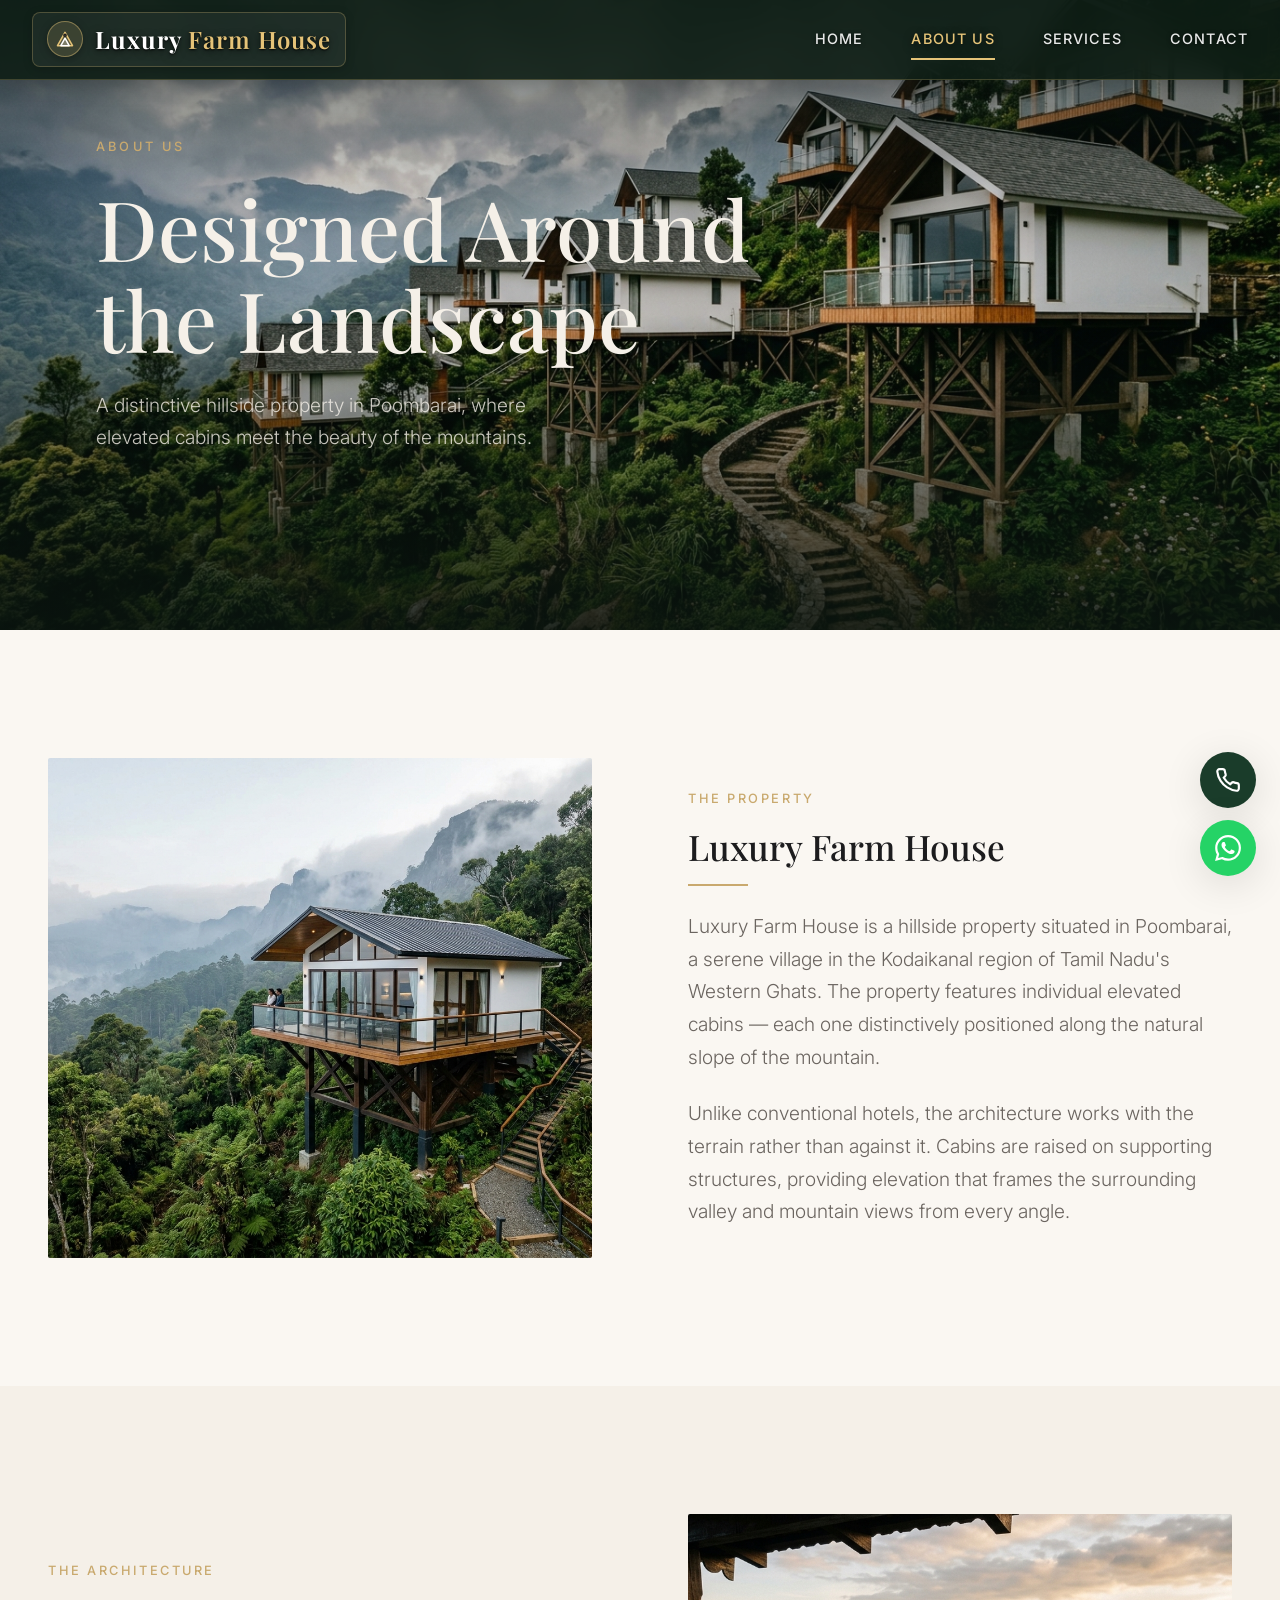
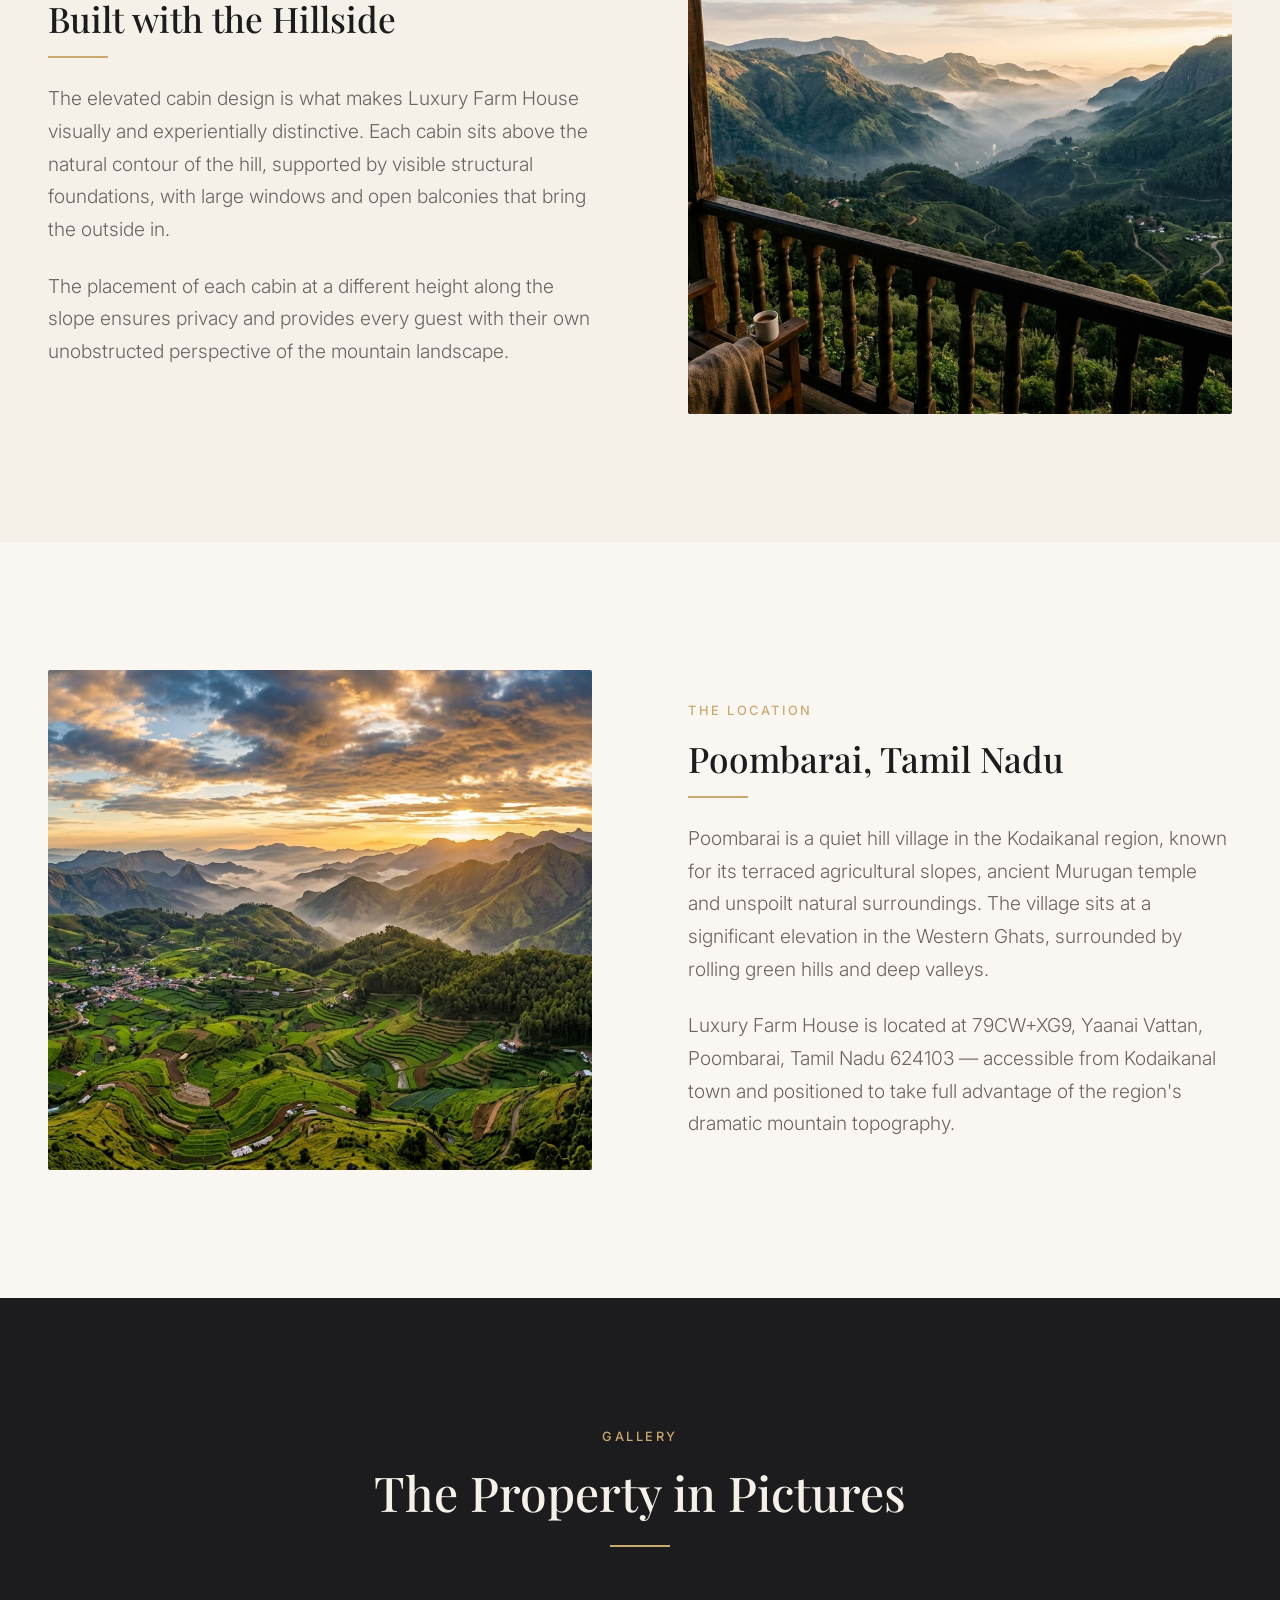
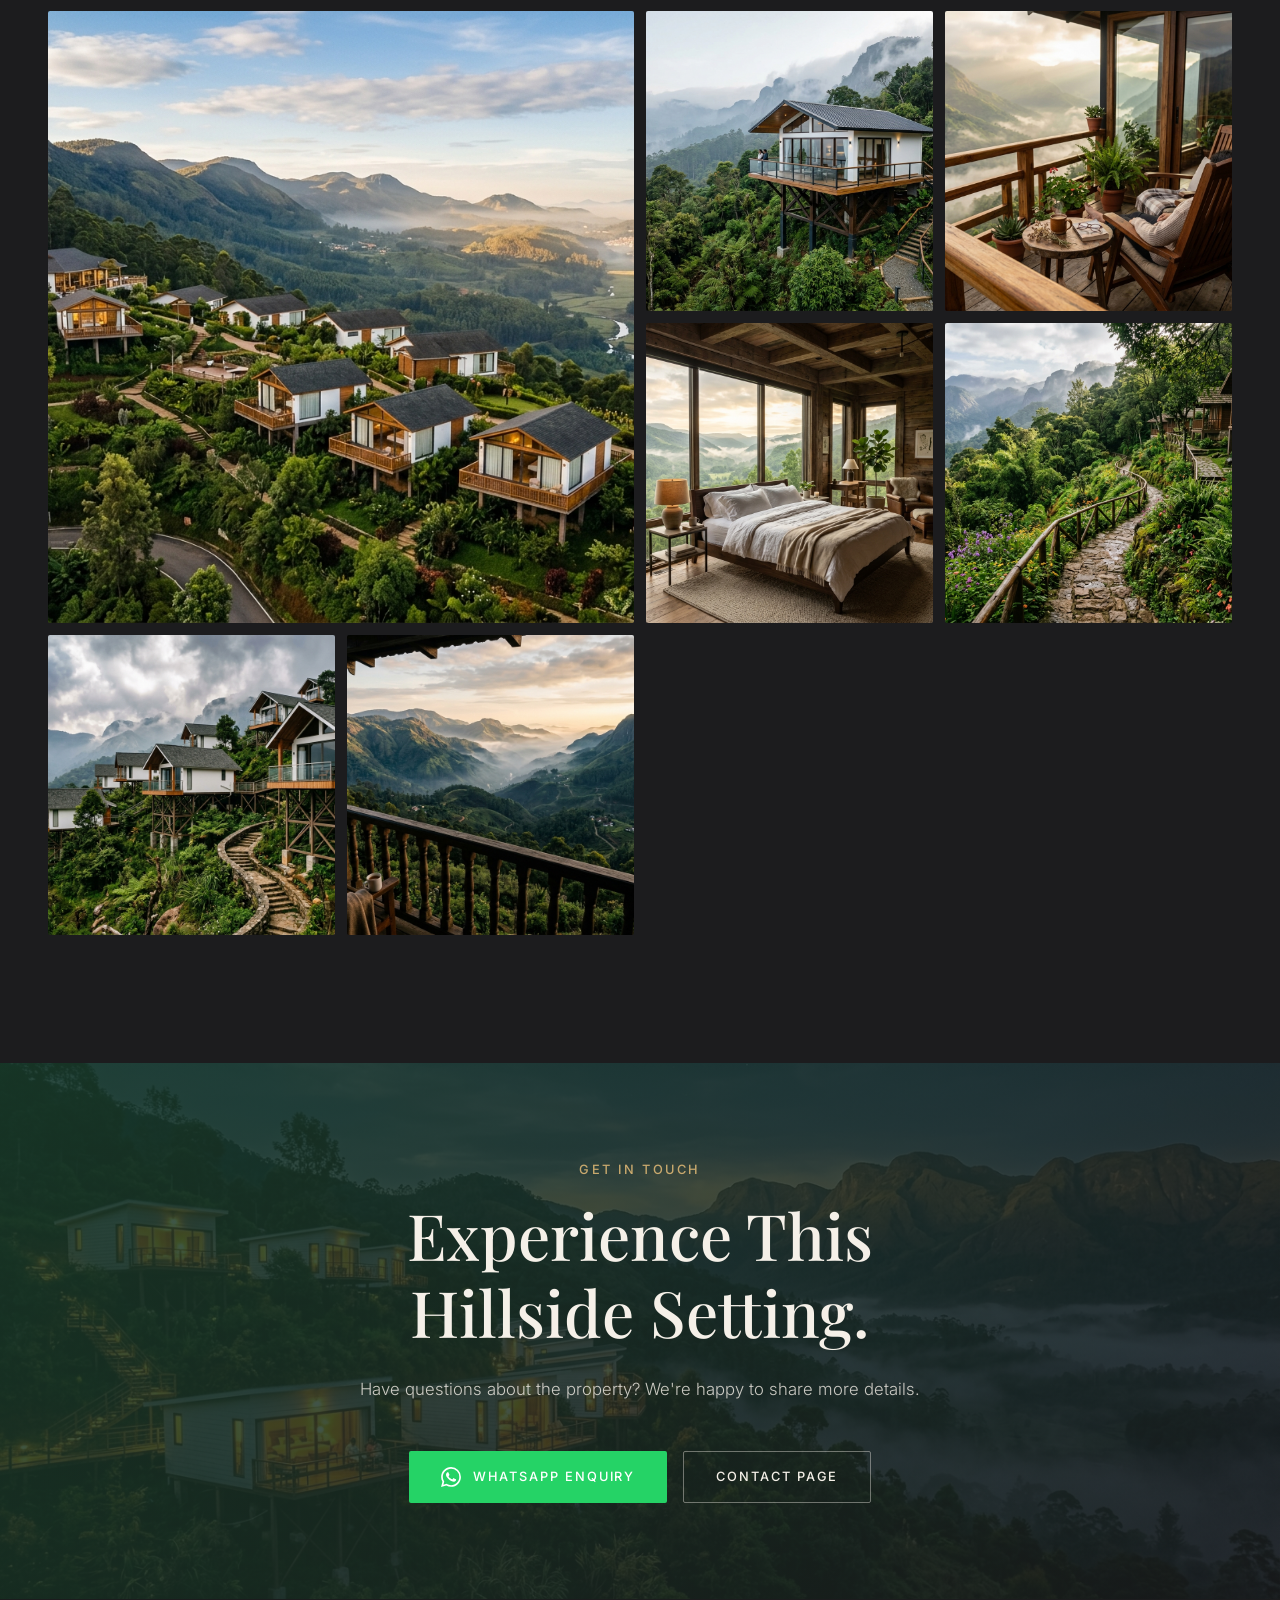
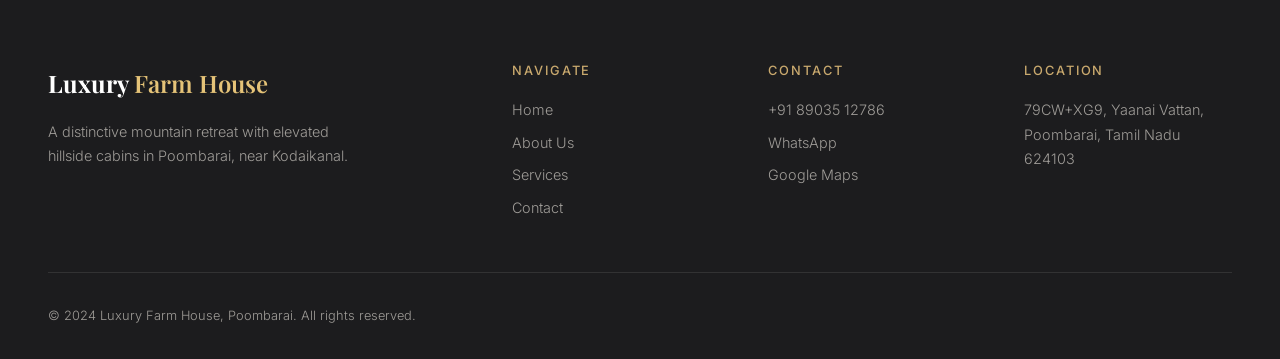
==== about.html @ c452549e "hiii" ====
<!DOCTYPE html>
<html lang="en">
<head>
  <meta charset="UTF-8">
  <meta name="viewport" content="width=device-width, initial-scale=1.0">
  <title>About Us — Luxury Farm House | Elevated Mountain Cabins, Poombarai</title>
  <meta name="description" content="Learn about Luxury Farm House in Poombarai — a distinctive hillside property featuring elevated cabin architecture with panoramic mountain views near Kodaikanal, Tamil Nadu.">
  <meta property="og:title" content="About Luxury Farm House — Hillside Cabin Architecture in Poombarai">
  <meta property="og:description" content="A distinctive hillside property in Poombarai, where elevated cabins meet the beauty of the mountains.">
  <meta property="og:type" content="website">
  <link rel="stylesheet" href="styles.css">
  <link rel="icon" type="image/svg+xml" href="data:image/svg+xml,<svg xmlns='http://www.w3.org/2000/svg' viewBox='0 0 100 100'><text y='.9em' font-size='90'>🏔️</text></svg>">
</head>
<body>

  <!-- ========== HEADER ========== -->
  <header class="header" id="header">
    <a href="index.html" class="header__brand" aria-label="Luxury Farm House — Mountain Cabins in Poombarai">
      <span class="header__emblem" aria-hidden="true">
        <svg viewBox="0 0 24 24" fill="none" stroke="currentColor" stroke-width="1.8">
          <path d="M3 20L12 4L21 20H3Z" stroke="#E5C378" fill="rgba(229, 195, 120, 0.18)" stroke-linejoin="round"/>
          <path d="M12 11L7 20H17L12 11Z" stroke="#FFFFFF" fill="rgba(255, 255, 255, 0.22)" stroke-linejoin="round"/>
          <circle cx="12" cy="7.5" r="1.3" fill="#E5C378"/>
        </svg>
      </span>
      <span class="header__wordmark">Luxury <span>Farm House</span></span>
    </a>
    <nav class="nav__links" id="nav-desktop" aria-label="Main navigation">
      <a href="index.html" class="nav__link">Home</a>
      <a href="about.html" class="nav__link nav__link--active">About Us</a>
      <a href="services.html" class="nav__link">Services</a>
      <a href="contact.html" class="nav__link">Contact</a>
    </nav>
    <button class="hamburger" id="hamburger" aria-label="Toggle menu" aria-expanded="false">
      <span class="hamburger__line"></span>
      <span class="hamburger__line"></span>
      <span class="hamburger__line"></span>
    </button>
  </header>

  <!-- Mobile Nav -->
  <nav class="nav-mobile" id="nav-mobile" aria-label="Mobile navigation">
    <a href="index.html" class="nav-mobile__link">Home</a>
    <a href="about.html" class="nav-mobile__link">About Us</a>
    <a href="services.html" class="nav-mobile__link">Services</a>
    <a href="contact.html" class="nav-mobile__link">Contact</a>
    <div class="nav-mobile__contact">
      <a href="tel:+918903512786" class="btn btn--outline" style="font-size: 0.75rem; padding: 10px 20px;">
        <svg class="btn-icon" viewBox="0 0 24 24" fill="none" stroke="currentColor" stroke-width="2"><path d="M22 16.92v3a2 2 0 0 1-2.18 2 19.79 19.79 0 0 1-8.63-3.07 19.5 19.5 0 0 1-6-6 19.79 19.79 0 0 1-3.07-8.67A2 2 0 0 1 4.11 2h3a2 2 0 0 1 2 1.72 12.84 12.84 0 0 0 .7 2.81 2 2 0 0 1-.45 2.11L8.09 9.91a16 16 0 0 0 6 6l1.27-1.27a2 2 0 0 1 2.11-.45 12.84 12.84 0 0 0 2.81.7A2 2 0 0 1 22 16.92z"/></svg>
        Call
      </a>
      <a href="https://wa.me/918903512786?text=Hello%20Luxury%20Farm%20House%2C%20I%20would%20like%20to%20know%20more%20about%20your%20property%20and%20stay%20availability." class="btn btn--whatsapp" style="font-size: 0.75rem; padding: 10px 20px;" target="_blank" rel="noopener">
        <svg class="btn-icon" viewBox="0 0 24 24" fill="currentColor"><path d="M17.472 14.382c-.297-.149-1.758-.867-2.03-.967-.273-.099-.471-.148-.67.15-.197.297-.767.966-.94 1.164-.173.199-.347.223-.644.075-.297-.15-1.255-.463-2.39-1.475-.883-.788-1.48-1.761-1.653-2.059-.173-.297-.018-.458.13-.606.134-.133.298-.347.446-.52.149-.174.198-.298.298-.497.099-.198.05-.371-.025-.52-.075-.149-.669-1.612-.916-2.207-.242-.579-.487-.5-.669-.51-.173-.008-.371-.01-.57-.01-.198 0-.52.074-.792.372-.272.297-1.04 1.016-1.04 2.479 0 1.462 1.065 2.875 1.213 3.074.149.198 2.096 3.2 5.077 4.487.709.306 1.262.489 1.694.625.712.227 1.36.195 1.871.118.571-.085 1.758-.719 2.006-1.413.248-.694.248-1.289.173-1.413-.074-.124-.272-.198-.57-.347m-5.421 7.403h-.004a9.87 9.87 0 01-5.031-1.378l-.361-.214-3.741.982.998-3.648-.235-.374a9.86 9.86 0 01-1.51-5.26c.001-5.45 4.436-9.884 9.888-9.884 2.64 0 5.122 1.03 6.988 2.898a9.825 9.825 0 012.893 6.994c-.003 5.45-4.437 9.884-9.885 9.884m8.413-18.297A11.815 11.815 0 0012.05 0C5.495 0 .16 5.335.157 11.892c0 2.096.547 4.142 1.588 5.945L.057 24l6.305-1.654a11.882 11.882 0 005.683 1.448h.005c6.554 0 11.89-5.335 11.893-11.893a11.821 11.821 0 00-3.48-8.413z"/></svg>
        WhatsApp
      </a>
    </div>
  </nav>

  <!-- ========== HERO ========== -->
  <section class="hero hero--medium" id="hero-about">
    <img src="about-hero.jpg" alt="Elevated cabins along the hillside at Luxury Farm House, Poombarai" class="hero__image" loading="eager">
    <div class="hero__overlay"></div>
    <div class="hero__content">
      <p class="hero__label">About Us</p>
      <h1 class="hero__title">Designed Around<br>the Landscape</h1>
      <p class="hero__subtitle">A distinctive hillside property in Poombarai, where elevated cabins meet the beauty of the mountains.</p>
    </div>
  </section>

  <!-- ========== ABOUT STORY — Section 1 ========== -->
  <section class="section" id="about-story">
    <div class="container">
      <div class="about-story reveal">
        <div class="about-story__image">
          <img src="cabin-detail.jpg" alt="Single elevated cabin with stilts and balcony amidst green hillside" loading="lazy">
        </div>
        <div class="about-story__content">
          <p class="label" style="margin-bottom: var(--space-md);">The Property</p>
          <h2 class="heading-4">Luxury Farm House</h2>
          <div class="divider" style="margin-bottom: var(--space-lg);"></div>
          <p class="subtitle" style="margin-bottom: var(--space-lg);">
            Luxury Farm House is a hillside property situated in Poombarai, a serene village in the Kodaikanal region of Tamil Nadu's Western Ghats. The property features individual elevated cabins — each one distinctively positioned along the natural slope of the mountain.
          </p>
          <p class="subtitle">
            Unlike conventional hotels, the architecture works with the terrain rather than against it. Cabins are raised on supporting structures, providing elevation that frames the surrounding valley and mountain views from every angle.
          </p>
        </div>
      </div>
    </div>
  </section>

  <!-- ========== ABOUT — Architecture & Setting ========== -->
  <section class="section section--ivory" id="about-architecture">
    <div class="container">
      <div class="about-story reveal" style="direction: rtl;">
        <div class="about-story__image" style="direction: ltr;">
          <img src="valley-view.jpg" alt="View from cabin balcony overlooking misty Poombarai valley" loading="lazy">
        </div>
        <div class="about-story__content" style="direction: ltr;">
          <p class="label" style="margin-bottom: var(--space-md);">The Architecture</p>
          <h2 class="heading-4">Built with the Hillside</h2>
          <div class="divider" style="margin-bottom: var(--space-lg);"></div>
          <p class="subtitle" style="margin-bottom: var(--space-lg);">
            The elevated cabin design is what makes Luxury Farm House visually and experientially distinctive. Each cabin sits above the natural contour of the hill, supported by visible structural foundations, with large windows and open balconies that bring the outside in.
          </p>
          <p class="subtitle">
            The placement of each cabin at a different height along the slope ensures privacy and provides every guest with their own unobstructed perspective of the mountain landscape.
          </p>
        </div>
      </div>
    </div>
  </section>

  <!-- ========== ABOUT — Location ========== -->
  <section class="section" id="about-location">
    <div class="container">
      <div class="about-story reveal">
        <div class="about-story__image">
          <img src="mountain-landscape.jpg" alt="Panoramic view of Poombarai valley and Western Ghats mountains" loading="lazy">
        </div>
        <div class="about-story__content">
          <p class="label" style="margin-bottom: var(--space-md);">The Location</p>
          <h2 class="heading-4">Poombarai, Tamil Nadu</h2>
          <div class="divider" style="margin-bottom: var(--space-lg);"></div>
          <p class="subtitle" style="margin-bottom: var(--space-lg);">
            Poombarai is a quiet hill village in the Kodaikanal region, known for its terraced agricultural slopes, ancient Murugan temple and unspoilt natural surroundings. The village sits at a significant elevation in the Western Ghats, surrounded by rolling green hills and deep valleys.
          </p>
          <p class="subtitle">
            Luxury Farm House is located at 79CW+XG9, Yaanai Vattan, Poombarai, Tamil Nadu 624103 — accessible from Kodaikanal town and positioned to take full advantage of the region's dramatic mountain topography.
          </p>
        </div>
      </div>
    </div>
  </section>

  <!-- ========== PHOTO GALLERY ========== -->
  <section class="section section--dark" id="about-gallery">
    <div class="container">
      <div class="text-center reveal" style="margin-bottom: var(--space-3xl);">
        <p class="label" style="margin-bottom: var(--space-md);">Gallery</p>
        <h2 class="heading-3">The Property in Pictures</h2>
        <div class="divider divider--center" style="margin-top: var(--space-lg);"></div>
      </div>
      <div class="gallery reveal">
        <div class="gallery__item">
          <img src="hero-cabins.jpg" alt="Aerial view of all elevated cabins at Luxury Farm House" loading="lazy">
        </div>
        <div class="gallery__item">
          <img src="cabin-detail.jpg" alt="Individual elevated cabin architecture detail" loading="lazy">
        </div>
        <div class="gallery__item">
          <img src="cabin-balcony.jpg" alt="Cabin balcony with mountain valley views" loading="lazy">
        </div>
        <div class="gallery__item">
          <img src="cabin-interior.jpg" alt="Interior of a mountain cabin with panoramic windows" loading="lazy">
        </div>
        <div class="gallery__item">
          <img src="nature-trail.jpg" alt="Scenic pathway through property gardens" loading="lazy">
        </div>
        <div class="gallery__item">
          <img src="about-hero.jpg" alt="Cabins on stilts along the mountain slope" loading="lazy">
        </div>
        <div class="gallery__item">
          <img src="valley-view.jpg" alt="Misty valley panorama from cabin balcony" loading="lazy">
        </div>
      </div>
    </div>
  </section>

  <!-- ========== CTA ========== -->
  <section class="cta" id="cta-about">
    <img src="contact-hero.jpg" alt="Luxury Farm House cabins at twilight" class="cta__image" loading="lazy">
    <div class="cta__overlay"></div>
    <div class="cta__content reveal">
      <p class="label" style="margin-bottom: var(--space-md); color: var(--champagne);">Get in Touch</p>
      <h2 class="cta__title">Experience This Hillside Setting.</h2>
      <p class="cta__text">Have questions about the property? We're happy to share more details.</p>
      <div class="cta__actions">
        <a href="https://wa.me/918903512786?text=Hello%20Luxury%20Farm%20House%2C%20I%20would%20like%20to%20know%20more%20about%20your%20property%20and%20stay%20availability." class="btn btn--whatsapp" id="btn-about-whatsapp" target="_blank" rel="noopener">
          <svg class="btn-icon" viewBox="0 0 24 24" fill="currentColor"><path d="M17.472 14.382c-.297-.149-1.758-.867-2.03-.967-.273-.099-.471-.148-.67.15-.197.297-.767.966-.94 1.164-.173.199-.347.223-.644.075-.297-.15-1.255-.463-2.39-1.475-.883-.788-1.48-1.761-1.653-2.059-.173-.297-.018-.458.13-.606.134-.133.298-.347.446-.52.149-.174.198-.298.298-.497.099-.198.05-.371-.025-.52-.075-.149-.669-1.612-.916-2.207-.242-.579-.487-.5-.669-.51-.173-.008-.371-.01-.57-.01-.198 0-.52.074-.792.372-.272.297-1.04 1.016-1.04 2.479 0 1.462 1.065 2.875 1.213 3.074.149.198 2.096 3.2 5.077 4.487.709.306 1.262.489 1.694.625.712.227 1.36.195 1.871.118.571-.085 1.758-.719 2.006-1.413.248-.694.248-1.289.173-1.413-.074-.124-.272-.198-.57-.347m-5.421 7.403h-.004a9.87 9.87 0 01-5.031-1.378l-.361-.214-3.741.982.998-3.648-.235-.374a9.86 9.86 0 01-1.51-5.26c.001-5.45 4.436-9.884 9.888-9.884 2.64 0 5.122 1.03 6.988 2.898a9.825 9.825 0 012.893 6.994c-.003 5.45-4.437 9.884-9.885 9.884m8.413-18.297A11.815 11.815 0 0012.05 0C5.495 0 .16 5.335.157 11.892c0 2.096.547 4.142 1.588 5.945L.057 24l6.305-1.654a11.882 11.882 0 005.683 1.448h.005c6.554 0 11.89-5.335 11.893-11.893a11.821 11.821 0 00-3.48-8.413z"/></svg>
          WhatsApp Enquiry
        </a>
        <a href="contact.html" class="btn btn--outline" id="btn-about-contact">
          Contact Page
        </a>
      </div>
    </div>
  </section>

  <!-- ========== FOOTER ========== -->
  <footer class="footer" id="footer">
    <div class="container">
      <div class="footer__top">
        <div>
          <div class="footer__brand">Luxury <span>Farm House</span></div>
          <p class="footer__tagline">A distinctive mountain retreat with elevated hillside cabins in Poombarai, near Kodaikanal.</p>
        </div>
        <div>
          <h4 class="footer__heading">Navigate</h4>
          <a href="index.html" class="footer__link">Home</a>
          <a href="about.html" class="footer__link">About Us</a>
          <a href="services.html" class="footer__link">Services</a>
          <a href="contact.html" class="footer__link">Contact</a>
        </div>
        <div>
          <h4 class="footer__heading">Contact</h4>
          <a href="tel:+918903512786" class="footer__link">+91 89035 12786</a>
          <a href="https://wa.me/918903512786" class="footer__link" target="_blank" rel="noopener">WhatsApp</a>
          <a href="https://www.google.com/maps/place/Luxury+Farm+House/@10.1993,77.4814,17z/" class="footer__link" target="_blank" rel="noopener">Google Maps</a>
        </div>
        <div>
          <h4 class="footer__heading">Location</h4>
          <p class="footer__link" style="cursor: default;">79CW+XG9, Yaanai Vattan,<br>Poombarai, Tamil Nadu 624103</p>
        </div>
      </div>
      <div class="footer__bottom">
        <p class="footer__copyright">&copy; 2024 Luxury Farm House, Poombarai. All rights reserved.</p>
      </div>
    </div>
  </footer>

  <!-- ========== FLOATING BUTTONS ========== -->
  <div class="floating-buttons" id="floating-buttons">
    <a href="tel:+918903512786" class="floating-btn floating-btn--call" aria-label="Call Luxury Farm House" id="floating-call">
      <svg viewBox="0 0 24 24" fill="none" stroke="currentColor" stroke-width="2"><path d="M22 16.92v3a2 2 0 0 1-2.18 2 19.79 19.79 0 0 1-8.63-3.07 19.5 19.5 0 0 1-6-6 19.79 19.79 0 0 1-3.07-8.67A2 2 0 0 1 4.11 2h3a2 2 0 0 1 2 1.72 12.84 12.84 0 0 0 .7 2.81 2 2 0 0 1-.45 2.11L8.09 9.91a16 16 0 0 0 6 6l1.27-1.27a2 2 0 0 1 2.11-.45 12.84 12.84 0 0 0 2.81.7A2 2 0 0 1 22 16.92z"/></svg>
    </a>
    <a href="https://wa.me/918903512786?text=Hello%20Luxury%20Farm%20House%2C%20I%20would%20like%20to%20know%20more%20about%20your%20property%20and%20stay%20availability." class="floating-btn floating-btn--whatsapp" aria-label="WhatsApp Luxury Farm House" id="floating-whatsapp" target="_blank" rel="noopener">
      <svg viewBox="0 0 24 24" fill="currentColor"><path d="M17.472 14.382c-.297-.149-1.758-.867-2.03-.967-.273-.099-.471-.148-.67.15-.197.297-.767.966-.94 1.164-.173.199-.347.223-.644.075-.297-.15-1.255-.463-2.39-1.475-.883-.788-1.48-1.761-1.653-2.059-.173-.297-.018-.458.13-.606.134-.133.298-.347.446-.52.149-.174.198-.298.298-.497.099-.198.05-.371-.025-.52-.075-.149-.669-1.612-.916-2.207-.242-.579-.487-.5-.669-.51-.173-.008-.371-.01-.57-.01-.198 0-.52.074-.792.372-.272.297-1.04 1.016-1.04 2.479 0 1.462 1.065 2.875 1.213 3.074.149.198 2.096 3.2 5.077 4.487.709.306 1.262.489 1.694.625.712.227 1.36.195 1.871.118.571-.085 1.758-.719 2.006-1.413.248-.694.248-1.289.173-1.413-.074-.124-.272-.198-.57-.347m-5.421 7.403h-.004a9.87 9.87 0 01-5.031-1.378l-.361-.214-3.741.982.998-3.648-.235-.374a9.86 9.86 0 01-1.51-5.26c.001-5.45 4.436-9.884 9.888-9.884 2.64 0 5.122 1.03 6.988 2.898a9.825 9.825 0 012.893 6.994c-.003 5.45-4.437 9.884-9.885 9.884m8.413-18.297A11.815 11.815 0 0012.05 0C5.495 0 .16 5.335.157 11.892c0 2.096.547 4.142 1.588 5.945L.057 24l6.305-1.654a11.882 11.882 0 005.683 1.448h.005c6.554 0 11.89-5.335 11.893-11.893a11.821 11.821 0 00-3.48-8.413z"/></svg>
    </a>
  </div>

  <script src="main.js"></script>
</body>
</html>
---- styles.css ----
/* ============================================================
   LUXURY FARM HOUSE — Design System
   Color Palette: Forest Green · Charcoal · Warm Ivory · Champagne Gold
   Typography: Playfair Display (serif) + Inter (sans-serif)
   ============================================================ */

@import url('https://fonts.googleapis.com/css2?family=Playfair+Display:ital,wght@0,400;0,500;0,600;0,700;1,400;1,500&family=Inter:wght@300;400;500;600&display=swap');

/* --- CSS Custom Properties --- */
:root {
  /* Primary Palette */
  --forest-green: #1a3c2a;
  --forest-green-light: #2d5a3f;
  --forest-green-muted: #3a6b4f;
  --charcoal: #1c1c1e;
  --charcoal-light: #2c2c2e;
  --charcoal-soft: #3a3a3c;
  --ivory: #f5f0e8;
  --ivory-warm: #ede5d8;
  --ivory-light: #faf7f2;
  --champagne: #c9a96e;
  --champagne-light: #d4b97e;
  --champagne-muted: #b8985e;

  /* Neutrals */
  --white: #ffffff;
  --off-white: #f8f6f3;
  --gray-100: #e8e4df;
  --gray-200: #d1cbc3;
  --gray-300: #b0a89e;
  --gray-400: #8a8279;
  --gray-500: #6b6560;
  --gray-600: #4a4642;
  --gray-700: #2d2a27;
  --black: #0a0a0a;

  /* Typography */
  --font-serif: 'Playfair Display', 'Georgia', serif;
  --font-sans: 'Inter', -apple-system, BlinkMacSystemFont, 'Segoe UI', sans-serif;

  /* Font Sizes — fluid scale */
  --text-xs: clamp(0.7rem, 0.65rem + 0.25vw, 0.8rem);
  --text-sm: clamp(0.8rem, 0.75rem + 0.25vw, 0.9rem);
  --text-base: clamp(0.9rem, 0.85rem + 0.3vw, 1.05rem);
  --text-lg: clamp(1rem, 0.9rem + 0.5vw, 1.2rem);
  --text-xl: clamp(1.15rem, 1rem + 0.7vw, 1.5rem);
  --text-2xl: clamp(1.5rem, 1.2rem + 1.5vw, 2.2rem);
  --text-3xl: clamp(1.8rem, 1.4rem + 2vw, 3rem);
  --text-4xl: clamp(2.2rem, 1.6rem + 3vw, 4rem);
  --text-5xl: clamp(2.8rem, 2rem + 4vw, 5.5rem);

  /* Spacing */
  --space-xs: 0.5rem;
  --space-sm: 0.75rem;
  --space-md: 1rem;
  --space-lg: 1.5rem;
  --space-xl: 2rem;
  --space-2xl: 3rem;
  --space-3xl: 4rem;
  --space-4xl: 6rem;
  --space-5xl: 8rem;

  /* Layout */
  --max-width: 1400px;
  --content-width: 1100px;
  --header-height: 80px;

  /* Transitions */
  --ease-out: cubic-bezier(0.25, 0.46, 0.45, 0.94);
  --ease-in-out: cubic-bezier(0.42, 0, 0.58, 1);
  --ease-smooth: cubic-bezier(0.4, 0, 0.2, 1);
  --transition-fast: 0.2s var(--ease-smooth);
  --transition-base: 0.35s var(--ease-smooth);
  --transition-slow: 0.6s var(--ease-out);

  /* Shadows */
  --shadow-sm: 0 2px 8px rgba(0, 0, 0, 0.06);
  --shadow-md: 0 4px 20px rgba(0, 0, 0, 0.08);
  --shadow-lg: 0 8px 40px rgba(0, 0, 0, 0.12);
  --shadow-xl: 0 16px 60px rgba(0, 0, 0, 0.16);
}

/* --- Reset & Base --- */
*,
*::before,
*::after {
  margin: 0;
  padding: 0;
  box-sizing: border-box;
}

html {
  scroll-behavior: smooth;
  -webkit-font-smoothing: antialiased;
  -moz-osx-font-smoothing: grayscale;
}

body {
  font-family: var(--font-sans);
  font-weight: 400;
  font-size: var(--text-base);
  line-height: 1.7;
  color: var(--charcoal);
  background-color: var(--ivory-light);
  overflow-x: hidden;
}

img {
  max-width: 100%;
  height: auto;
  display: block;
}

a {
  text-decoration: none;
  color: inherit;
  transition: color var(--transition-fast);
}

button {
  border: none;
  cursor: pointer;
  font-family: inherit;
  background: none;
}

ul, ol {
  list-style: none;
}

/* --- Typography --- */
h1, h2, h3, h4, h5, h6 {
  font-family: var(--font-serif);
  font-weight: 500;
  line-height: 1.2;
  color: var(--charcoal);
}

.heading-1 { font-size: var(--text-5xl); }
.heading-2 { font-size: var(--text-4xl); }
.heading-3 { font-size: var(--text-3xl); }
.heading-4 { font-size: var(--text-2xl); }
.heading-5 { font-size: var(--text-xl); }

.text-serif { font-family: var(--font-serif); }
.text-sans { font-family: var(--font-sans); }
.text-italic { font-style: italic; }
.text-light { font-weight: 300; }
.text-medium { font-weight: 500; }
.text-semibold { font-weight: 600; }

.text-ivory { color: var(--ivory); }
.text-champagne { color: var(--champagne); }
.text-forest { color: var(--forest-green); }
.text-gray { color: var(--gray-400); }
.text-muted { color: var(--gray-500); }

.label {
  font-family: var(--font-sans);
  font-size: var(--text-xs);
  font-weight: 500;
  letter-spacing: 0.2em;
  text-transform: uppercase;
  color: var(--champagne);
}

.subtitle {
  font-family: var(--font-sans);
  font-size: var(--text-lg);
  font-weight: 300;
  line-height: 1.7;
  color: var(--gray-500);
  max-width: 580px;
}

/* --- Layout Utilities --- */
.container {
  width: 100%;
  max-width: var(--max-width);
  margin: 0 auto;
  padding: 0 var(--space-lg);
}

.container--narrow {
  max-width: var(--content-width);
}

.section {
  padding: var(--space-4xl) 0;
}

.section--dark {
  background-color: var(--charcoal);
  color: var(--ivory);
}

.section--dark h1,
.section--dark h2,
.section--dark h3,
.section--dark h4 {
  color: var(--ivory);
}

.section--green {
  background-color: var(--forest-green);
  color: var(--ivory);
}

.section--green h1,
.section--green h2,
.section--green h3,
.section--green h4 {
  color: var(--ivory);
}

.section--ivory {
  background-color: var(--ivory);
}

.flex { display: flex; }
.flex-col { flex-direction: column; }
.flex-wrap { flex-wrap: wrap; }
.items-center { align-items: center; }
.justify-center { justify-content: center; }
.justify-between { justify-content: space-between; }
.gap-sm { gap: var(--space-sm); }
.gap-md { gap: var(--space-md); }
.gap-lg { gap: var(--space-lg); }
.gap-xl { gap: var(--space-xl); }
.gap-2xl { gap: var(--space-2xl); }

.text-center { text-align: center; }
.mx-auto { margin-left: auto; margin-right: auto; }

/* --- Header & Navigation --- */
.header {
  position: fixed;
  top: 0;
  left: 0;
  width: 100%;
  z-index: 1000;
  padding: 0 var(--space-xl);
  height: var(--header-height);
  display: flex;
  align-items: center;
  justify-content: space-between;
  background-color: rgba(13, 29, 20, 0.88);
  backdrop-filter: blur(16px);
  -webkit-backdrop-filter: blur(16px);
  border-bottom: 1px solid rgba(229, 195, 120, 0.22);
  box-shadow: 0 4px 20px rgba(0, 0, 0, 0.25);
  transition: background-color 0.35s ease, height 0.35s ease, box-shadow 0.35s ease, border-color 0.35s ease;
}

.header--scrolled {
  background-color: rgba(10, 22, 15, 0.96);
  border-bottom: 1px solid rgba(229, 195, 120, 0.35);
  box-shadow: 0 8px 32px rgba(0, 0, 0, 0.35);
  height: 70px;
}

.header__brand {
  display: inline-flex;
  align-items: center;
  gap: 0.75rem;
  z-index: 1001;
  text-decoration: none;
  padding: 6px 14px;
  border-radius: 8px;
  background: rgba(255, 255, 255, 0.05);
  border: 1px solid rgba(229, 195, 120, 0.25);
  box-shadow: 0 2px 10px rgba(0, 0, 0, 0.2);
  transition: all var(--transition-fast);
}

.header__brand:hover {
  background: rgba(255, 255, 255, 0.09);
  border-color: rgba(229, 195, 120, 0.5);
  transform: translateY(-1px);
}

.header__emblem {
  display: flex;
  align-items: center;
  justify-content: center;
  width: 36px;
  height: 36px;
  border-radius: 50%;
  background: rgba(229, 195, 120, 0.15);
  border: 1px solid rgba(229, 195, 120, 0.45);
  box-shadow: 0 2px 8px rgba(0, 0, 0, 0.3);
  flex-shrink: 0;
}

.header__emblem svg {
  width: 20px;
  height: 20px;
  display: block;
}

.header__wordmark {
  font-family: var(--font-serif);
  font-size: clamp(1.2rem, 1.1rem + 0.5vw, 1.55rem);
  font-weight: 700;
  color: #FFFFFF;
  letter-spacing: 0.04em;
  white-space: nowrap;
  text-shadow: 0 2px 8px rgba(0, 0, 0, 0.7), 0 1px 2px rgba(0, 0, 0, 0.9);
}

.header__wordmark span {
  color: #E5C378;
  font-weight: 600;
  text-shadow: 0 2px 8px rgba(0, 0, 0, 0.7), 0 1px 2px rgba(0, 0, 0, 0.9);
}

.nav__links {
  display: none;
  gap: var(--space-2xl);
  align-items: center;
}

.nav__link {
  font-family: var(--font-sans);
  font-size: var(--text-sm);
  font-weight: 500;
  color: rgba(255, 255, 255, 0.9);
  letter-spacing: 0.08em;
  text-transform: uppercase;
  position: relative;
  padding: var(--space-xs) 0;
  text-shadow: 0 1px 4px rgba(0, 0, 0, 0.6);
  transition: color var(--transition-fast);
}

.nav__link::after {
  content: '';
  position: absolute;
  bottom: 0;
  left: 0;
  width: 0;
  height: 2px;
  background-color: #E5C378;
  transition: width var(--transition-base);
}

.nav__link:hover,
.nav__link--active {
  color: #E5C378;
  text-shadow: 0 2px 8px rgba(0, 0, 0, 0.7);
}

.nav__link:hover::after,
.nav__link--active::after {
  width: 100%;
}

/* Hamburger */
.hamburger {
  display: flex;
  flex-direction: column;
  gap: 5px;
  width: 28px;
  cursor: pointer;
  z-index: 1001;
  padding: 4px 0;
}

.hamburger__line {
  width: 100%;
  height: 2px;
  background-color: var(--ivory);
  border-radius: 2px;
  transition: all var(--transition-base);
  transform-origin: center;
}

.hamburger.active .hamburger__line:nth-child(1) {
  transform: rotate(45deg) translateY(5px) translateX(4px);
}

.hamburger.active .hamburger__line:nth-child(2) {
  opacity: 0;
}

.hamburger.active .hamburger__line:nth-child(3) {
  transform: rotate(-45deg) translateY(-5px) translateX(4px);
}

/* Mobile Navigation */
.nav-mobile {
  position: fixed;
  top: 0;
  right: -100%;
  width: 100%;
  height: 100vh;
  height: 100dvh;
  background: linear-gradient(135deg, var(--forest-green) 0%, var(--charcoal) 100%);
  display: flex;
  flex-direction: column;
  align-items: center;
  justify-content: center;
  gap: var(--space-xl);
  z-index: 999;
  transition: right 0.5s var(--ease-smooth);
}

.nav-mobile.open {
  right: 0;
}

.nav-mobile__link {
  font-family: var(--font-serif);
  font-size: var(--text-2xl);
  color: var(--ivory);
  opacity: 0;
  transform: translateY(20px);
  transition: opacity 0.4s ease, transform 0.4s ease, color var(--transition-fast);
}

.nav-mobile.open .nav-mobile__link {
  opacity: 1;
  transform: translateY(0);
}

.nav-mobile.open .nav-mobile__link:nth-child(1) { transition-delay: 0.15s; }
.nav-mobile.open .nav-mobile__link:nth-child(2) { transition-delay: 0.25s; }
.nav-mobile.open .nav-mobile__link:nth-child(3) { transition-delay: 0.35s; }
.nav-mobile.open .nav-mobile__link:nth-child(4) { transition-delay: 0.45s; }

.nav-mobile__link:hover {
  color: var(--champagne);
}

.nav-mobile__contact {
  margin-top: var(--space-xl);
  display: flex;
  gap: var(--space-md);
  opacity: 0;
  transform: translateY(20px);
  transition: opacity 0.4s ease 0.55s, transform 0.4s ease 0.55s;
}

.nav-mobile.open .nav-mobile__contact {
  opacity: 1;
  transform: translateY(0);
}

/* --- Buttons --- */
.btn {
  display: inline-flex;
  align-items: center;
  justify-content: center;
  gap: var(--space-sm);
  font-family: var(--font-sans);
  font-size: var(--text-xs);
  font-weight: 500;
  letter-spacing: 0.15em;
  text-transform: uppercase;
  padding: 14px 32px;
  border-radius: 2px;
  transition: all var(--transition-base);
  white-space: nowrap;
  min-height: 48px;
}

.btn--primary {
  background-color: var(--champagne);
  color: var(--charcoal);
}

.btn--primary:hover {
  background-color: var(--champagne-light);
  transform: translateY(-2px);
  box-shadow: 0 6px 24px rgba(201, 169, 110, 0.3);
}

.btn--outline {
  background-color: transparent;
  color: var(--ivory);
  border: 1px solid rgba(245, 240, 232, 0.4);
}

.btn--outline:hover {
  background-color: var(--ivory);
  color: var(--charcoal);
  border-color: var(--ivory);
  transform: translateY(-2px);
}

.btn--dark {
  background-color: var(--charcoal);
  color: var(--ivory);
}

.btn--dark:hover {
  background-color: var(--charcoal-light);
  transform: translateY(-2px);
  box-shadow: var(--shadow-lg);
}

.btn--green {
  background-color: var(--forest-green);
  color: var(--ivory);
}

.btn--green:hover {
  background-color: var(--forest-green-light);
  transform: translateY(-2px);
  box-shadow: 0 6px 24px rgba(26, 60, 42, 0.3);
}

.btn--whatsapp {
  background-color: #25D366;
  color: var(--white);
}

.btn--whatsapp:hover {
  background-color: #20bd5a;
  transform: translateY(-2px);
  box-shadow: 0 6px 24px rgba(37, 211, 102, 0.3);
}

.btn--ghost {
  background-color: transparent;
  color: var(--charcoal);
  border: 1px solid var(--gray-200);
}

.btn--ghost:hover {
  border-color: var(--charcoal);
  transform: translateY(-2px);
}

.btn-icon {
  width: 20px;
  height: 20px;
  flex-shrink: 0;
}

/* --- Hero Sections --- */
.hero {
  position: relative;
  width: 100%;
  min-height: 100vh;
  min-height: 100dvh;
  display: flex;
  align-items: flex-end;
  justify-content: flex-start;
  overflow: hidden;
  padding: var(--space-4xl) var(--space-lg) var(--space-3xl);
}

.hero--medium {
  min-height: 70vh;
  min-height: 70dvh;
}

.hero--small {
  min-height: 55vh;
  min-height: 55dvh;
}

.hero__image {
  position: absolute;
  inset: 0;
  width: 100%;
  height: 100%;
  object-fit: cover;
  object-position: center;
}

.hero__overlay {
  position: absolute;
  inset: 0;
  background: linear-gradient(
    180deg,
    rgba(10, 20, 15, 0.65) 0%,
    rgba(10, 20, 15, 0.2) 28%,
    rgba(10, 20, 15, 0.1) 50%,
    rgba(10, 20, 15, 0.5) 75%,
    rgba(10, 20, 15, 0.88) 100%
  );
}

.hero__content {
  position: relative;
  z-index: 2;
  max-width: 700px;
}

.hero__label {
  font-family: var(--font-sans);
  font-size: var(--text-xs);
  font-weight: 500;
  letter-spacing: 0.25em;
  text-transform: uppercase;
  color: var(--champagne);
  margin-bottom: var(--space-lg);
  opacity: 0;
  animation: fadeUp 0.8s ease 0.3s forwards;
}

.hero__title {
  font-family: var(--font-serif);
  font-size: var(--text-5xl);
  font-weight: 500;
  color: var(--ivory);
  line-height: 1.1;
  margin-bottom: var(--space-lg);
  opacity: 0;
  animation: fadeUp 0.8s ease 0.5s forwards;
}

.hero__subtitle {
  font-family: var(--font-sans);
  font-size: var(--text-lg);
  font-weight: 300;
  color: rgba(245, 240, 232, 0.8);
  line-height: 1.7;
  max-width: 500px;
  margin-bottom: var(--space-2xl);
  opacity: 0;
  animation: fadeUp 0.8s ease 0.7s forwards;
}

.hero__actions {
  display: flex;
  flex-wrap: wrap;
  gap: var(--space-md);
  opacity: 0;
  animation: fadeUp 0.8s ease 0.9s forwards;
}

/* --- Split Section (editorial) --- */
.split {
  display: grid;
  grid-template-columns: 1fr;
  gap: var(--space-2xl);
  align-items: center;
}

.split__image {
  position: relative;
  overflow: hidden;
  border-radius: 2px;
}

.split__image img {
  width: 100%;
  height: 100%;
  object-fit: cover;
  transition: transform 0.8s var(--ease-out);
}

.split__image:hover img {
  transform: scale(1.03);
}

.split__content {
  padding: var(--space-xl) 0;
}

.split__label {
  margin-bottom: var(--space-md);
}

.split__title {
  font-size: var(--text-3xl);
  margin-bottom: var(--space-lg);
}

.split__text {
  font-size: var(--text-base);
  font-weight: 300;
  color: var(--gray-500);
  line-height: 1.8;
  margin-bottom: var(--space-xl);
  max-width: 500px;
}

/* --- Cards --- */
.card {
  position: relative;
  overflow: hidden;
  border-radius: 2px;
  background-color: var(--white);
  transition: transform var(--transition-base), box-shadow var(--transition-base);
}

.card:hover {
  transform: translateY(-4px);
  box-shadow: var(--shadow-lg);
}

.card__image {
  position: relative;
  width: 100%;
  height: 280px;
  overflow: hidden;
}

.card__image img {
  width: 100%;
  height: 100%;
  object-fit: cover;
  transition: transform 0.8s var(--ease-out);
}

.card:hover .card__image img {
  transform: scale(1.05);
}

.card__content {
  padding: var(--space-xl) var(--space-lg);
}

.card__title {
  font-family: var(--font-serif);
  font-size: var(--text-xl);
  margin-bottom: var(--space-sm);
}

.card__text {
  font-size: var(--text-sm);
  font-weight: 300;
  color: var(--gray-500);
  line-height: 1.7;
}

.card__action {
  margin-top: var(--space-lg);
}

/* Card Grid */
.card-grid {
  display: grid;
  grid-template-columns: 1fr;
  gap: var(--space-xl);
}

/* --- Gallery --- */
.gallery {
  display: grid;
  grid-template-columns: 1fr;
  gap: var(--space-sm);
}

.gallery__item {
  position: relative;
  overflow: hidden;
  border-radius: 2px;
  cursor: pointer;
}

.gallery__item img {
  width: 100%;
  height: 280px;
  object-fit: cover;
  transition: transform 0.8s var(--ease-out);
}

.gallery__item:hover img {
  transform: scale(1.05);
}

.gallery__item::after {
  content: '';
  position: absolute;
  inset: 0;
  background: linear-gradient(to top, rgba(0,0,0,0.3), transparent);
  opacity: 0;
  transition: opacity var(--transition-base);
}

.gallery__item:hover::after {
  opacity: 1;
}

/* --- CTA Section --- */
.cta {
  position: relative;
  min-height: 500px;
  display: flex;
  align-items: center;
  justify-content: center;
  overflow: hidden;
  text-align: center;
  padding: var(--space-4xl) var(--space-lg);
}

.cta__image {
  position: absolute;
  inset: 0;
  width: 100%;
  height: 100%;
  object-fit: cover;
}

.cta__overlay {
  position: absolute;
  inset: 0;
  background: linear-gradient(
    135deg,
    rgba(26, 60, 42, 0.85) 0%,
    rgba(28, 28, 30, 0.8) 100%
  );
}

.cta__content {
  position: relative;
  z-index: 2;
  max-width: 600px;
}

.cta__title {
  font-family: var(--font-serif);
  font-size: var(--text-4xl);
  color: var(--ivory);
  margin-bottom: var(--space-lg);
}

.cta__text {
  font-family: var(--font-sans);
  font-size: var(--text-base);
  font-weight: 300;
  color: rgba(245, 240, 232, 0.8);
  margin-bottom: var(--space-2xl);
  line-height: 1.7;
}

.cta__actions {
  display: flex;
  flex-wrap: wrap;
  gap: var(--space-md);
  justify-content: center;
}

/* --- Google Map Section --- */
.map-section {
  position: relative;
}

.map-container {
  width: 100%;
  height: 400px;
  border-radius: 2px;
  overflow: hidden;
  background-color: var(--gray-100);
}

.map-container iframe {
  width: 100%;
  height: 100%;
  border: none;
}

/* --- Contact Info --- */
.contact-card {
  background-color: var(--white);
  padding: var(--space-2xl);
  border-radius: 2px;
  box-shadow: var(--shadow-sm);
}

.contact-item {
  display: flex;
  align-items: flex-start;
  gap: var(--space-md);
  padding: var(--space-lg) 0;
  border-bottom: 1px solid var(--gray-100);
}

.contact-item:last-child {
  border-bottom: none;
}

.contact-item__icon {
  width: 44px;
  height: 44px;
  display: flex;
  align-items: center;
  justify-content: center;
  background-color: var(--ivory);
  border-radius: 50%;
  flex-shrink: 0;
  color: var(--forest-green);
}

.contact-item__icon svg {
  width: 20px;
  height: 20px;
}

.contact-item__label {
  font-size: var(--text-xs);
  font-weight: 500;
  letter-spacing: 0.1em;
  text-transform: uppercase;
  color: var(--gray-400);
  margin-bottom: 4px;
}

.contact-item__value {
  font-size: var(--text-base);
  color: var(--charcoal);
  font-weight: 400;
  line-height: 1.6;
}

.contact-item__value a {
  color: var(--forest-green);
}

.contact-item__value a:hover {
  color: var(--champagne);
}

/* --- Footer --- */
.footer {
  background-color: var(--charcoal);
  color: rgba(245, 240, 232, 0.6);
  padding: var(--space-3xl) 0 var(--space-xl);
}

.footer__top {
  display: grid;
  grid-template-columns: 1fr;
  gap: var(--space-2xl);
  padding-bottom: var(--space-2xl);
  border-bottom: 1px solid rgba(245, 240, 232, 0.1);
}

.footer__brand {
  font-family: var(--font-serif);
  font-size: var(--text-xl);
  font-weight: 700;
  color: #FFFFFF;
  margin-bottom: var(--space-md);
}

.footer__brand span {
  color: #E5C378;
  font-weight: 600;
}

.footer__tagline {
  font-size: var(--text-sm);
  font-weight: 300;
  max-width: 300px;
  line-height: 1.7;
}

.footer__heading {
  font-family: var(--font-sans);
  font-size: var(--text-xs);
  font-weight: 500;
  letter-spacing: 0.15em;
  text-transform: uppercase;
  color: var(--champagne);
  margin-bottom: var(--space-md);
}

.footer__link {
  display: block;
  font-size: var(--text-sm);
  font-weight: 300;
  padding: 4px 0;
  transition: color var(--transition-fast);
}

.footer__link:hover {
  color: var(--ivory);
}

.footer__bottom {
  display: flex;
  flex-wrap: wrap;
  justify-content: space-between;
  align-items: center;
  gap: var(--space-md);
  padding-top: var(--space-xl);
}

.footer__copyright {
  font-size: var(--text-xs);
  font-weight: 300;
}

.footer__social {
  display: flex;
  gap: var(--space-md);
}

.footer__social a {
  width: 40px;
  height: 40px;
  display: flex;
  align-items: center;
  justify-content: center;
  border-radius: 50%;
  border: 1px solid rgba(245, 240, 232, 0.15);
  color: rgba(245, 240, 232, 0.6);
  transition: all var(--transition-fast);
}

.footer__social a:hover {
  background-color: var(--champagne);
  color: var(--charcoal);
  border-color: var(--champagne);
}

/* --- Floating WhatsApp & Call --- */
.floating-buttons {
  position: fixed;
  bottom: var(--space-lg);
  right: var(--space-lg);
  display: flex;
  flex-direction: column;
  gap: var(--space-sm);
  z-index: 900;
}

.floating-btn {
  width: 56px;
  height: 56px;
  border-radius: 50%;
  display: flex;
  align-items: center;
  justify-content: center;
  box-shadow: var(--shadow-lg);
  transition: transform var(--transition-base), box-shadow var(--transition-base);
}

.floating-btn:hover {
  transform: scale(1.08);
  box-shadow: var(--shadow-xl);
}

.floating-btn--whatsapp {
  background-color: #25D366;
  color: var(--white);
}

.floating-btn--call {
  background-color: var(--forest-green);
  color: var(--white);
}

.floating-btn svg {
  width: 26px;
  height: 26px;
}

/* --- Divider --- */
.divider {
  width: 60px;
  height: 2px;
  background-color: var(--champagne);
  margin: var(--space-md) 0;
}

.divider--center {
  margin-left: auto;
  margin-right: auto;
}

/* --- Animations --- */
@keyframes fadeUp {
  from {
    opacity: 0;
    transform: translateY(30px);
  }
  to {
    opacity: 1;
    transform: translateY(0);
  }
}

@keyframes fadeIn {
  from { opacity: 0; }
  to { opacity: 1; }
}

.reveal {
  opacity: 0;
  transform: translateY(40px);
  transition: opacity 0.8s ease, transform 0.8s ease;
}

.reveal.visible {
  opacity: 1;
  transform: translateY(0);
}

.reveal-delay-1 { transition-delay: 0.1s; }
.reveal-delay-2 { transition-delay: 0.2s; }
.reveal-delay-3 { transition-delay: 0.3s; }
.reveal-delay-4 { transition-delay: 0.4s; }

/* Parallax subtle effect */
.parallax-image {
  will-change: transform;
}

/* --- About Page Specific --- */
.about-story {
  display: grid;
  grid-template-columns: 1fr;
  gap: var(--space-2xl);
}

.about-story__image {
  position: relative;
  overflow: hidden;
  border-radius: 2px;
}

.about-story__image img {
  width: 100%;
  height: 400px;
  object-fit: cover;
  transition: transform 0.8s var(--ease-out);
}

.about-story__image:hover img {
  transform: scale(1.03);
}

.about-story__content {
  display: flex;
  flex-direction: column;
  justify-content: center;
}

/* --- Services Page Specific --- */
.service-card {
  background-color: var(--white);
  border-radius: 2px;
  overflow: hidden;
  box-shadow: var(--shadow-sm);
  transition: transform var(--transition-base), box-shadow var(--transition-base);
}

.service-card:hover {
  transform: translateY(-6px);
  box-shadow: var(--shadow-lg);
}

.service-card__image {
  position: relative;
  height: 300px;
  overflow: hidden;
}

.service-card__image img {
  width: 100%;
  height: 100%;
  object-fit: cover;
  transition: transform 0.8s var(--ease-out);
}

.service-card:hover .service-card__image img {
  transform: scale(1.05);
}

.service-card__body {
  padding: var(--space-xl) var(--space-lg);
}

.service-card__title {
  font-family: var(--font-serif);
  font-size: var(--text-xl);
  margin-bottom: var(--space-sm);
}

.service-card__text {
  font-size: var(--text-sm);
  font-weight: 300;
  color: var(--gray-500);
  line-height: 1.7;
  margin-bottom: var(--space-lg);
}

/* ============================================================
   RESPONSIVE BREAKPOINTS — Mobile First
   ============================================================ */

/* Tablet: 600px+ */
@media (min-width: 600px) {
  .card-grid {
    grid-template-columns: repeat(2, 1fr);
  }

  .gallery {
    grid-template-columns: repeat(2, 1fr);
  }

  .gallery__item:first-child {
    grid-column: span 2;
  }

  .gallery__item:first-child img {
    height: 360px;
  }

  .footer__top {
    grid-template-columns: 1fr 1fr;
  }

  .split {
    grid-template-columns: 1fr 1fr;
  }

  .about-story {
    grid-template-columns: 1fr 1fr;
  }
}

/* Desktop: 900px+ */
@media (min-width: 900px) {
  .nav__links {
    display: flex;
  }

  .hamburger {
    display: none;
  }

  .nav-mobile {
    display: none;
  }

  .hero {
    padding: var(--space-5xl) var(--space-2xl) var(--space-4xl);
  }

  .hero--medium {
    padding: var(--space-4xl) var(--space-2xl) var(--space-3xl);
  }

  .section {
    padding: var(--space-5xl) 0;
  }

  .container {
    padding: 0 var(--space-2xl);
  }

  .card-grid--3 {
    grid-template-columns: repeat(3, 1fr);
  }

  .gallery {
    grid-template-columns: repeat(3, 1fr);
  }

  .gallery__item:first-child {
    grid-column: span 2;
    grid-row: span 2;
  }

  .gallery__item:first-child img {
    height: 100%;
  }

  .gallery__item img {
    height: 300px;
  }

  .map-container {
    height: 500px;
  }

  .footer__top {
    grid-template-columns: 2fr 1fr 1fr 1fr;
  }

  .split {
    gap: var(--space-4xl);
  }

  .split__content {
    padding: var(--space-2xl) 0;
  }

  .split--reverse {
    direction: rtl;
  }

  .split--reverse > * {
    direction: ltr;
  }

  .about-story {
    gap: var(--space-4xl);
  }

  .about-story__image img {
    height: 500px;
  }
}

/* Large Desktop: 1200px+ */
@media (min-width: 1200px) {
  .hero {
    padding: var(--space-5xl) var(--space-4xl) var(--space-5xl);
  }

  .card-grid--4 {
    grid-template-columns: repeat(4, 1fr);
  }

  .gallery {
    grid-template-columns: repeat(4, 1fr);
  }
}

/* Accessibility: Reduced Motion */
@media (prefers-reduced-motion: reduce) {
  html {
    scroll-behavior: auto;
  }

  .reveal {
    opacity: 1;
    transform: none;
    transition: none;
  }

  .hero__label,
  .hero__title,
  .hero__subtitle,
  .hero__actions {
    opacity: 1;
    animation: none;
  }

  * {
    transition-duration: 0.01ms !important;
    animation-duration: 0.01ms !important;
  }
}
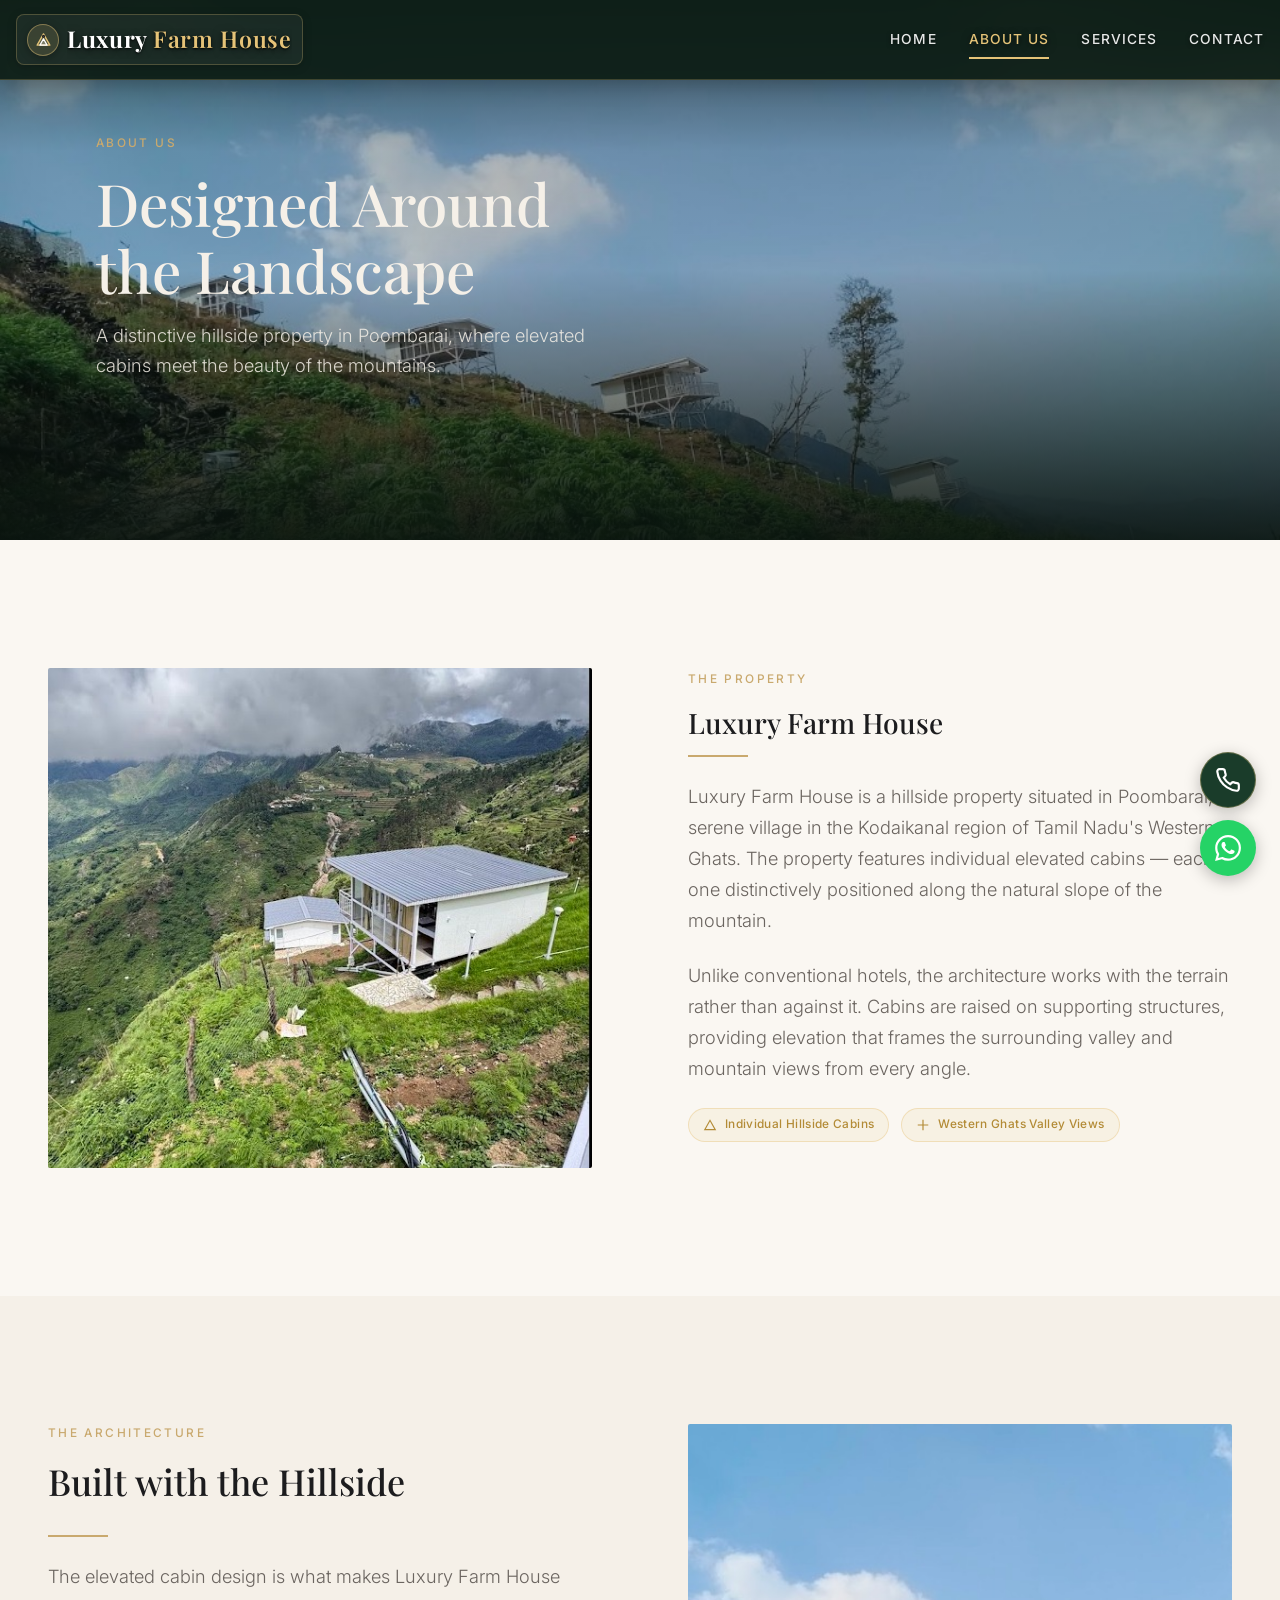
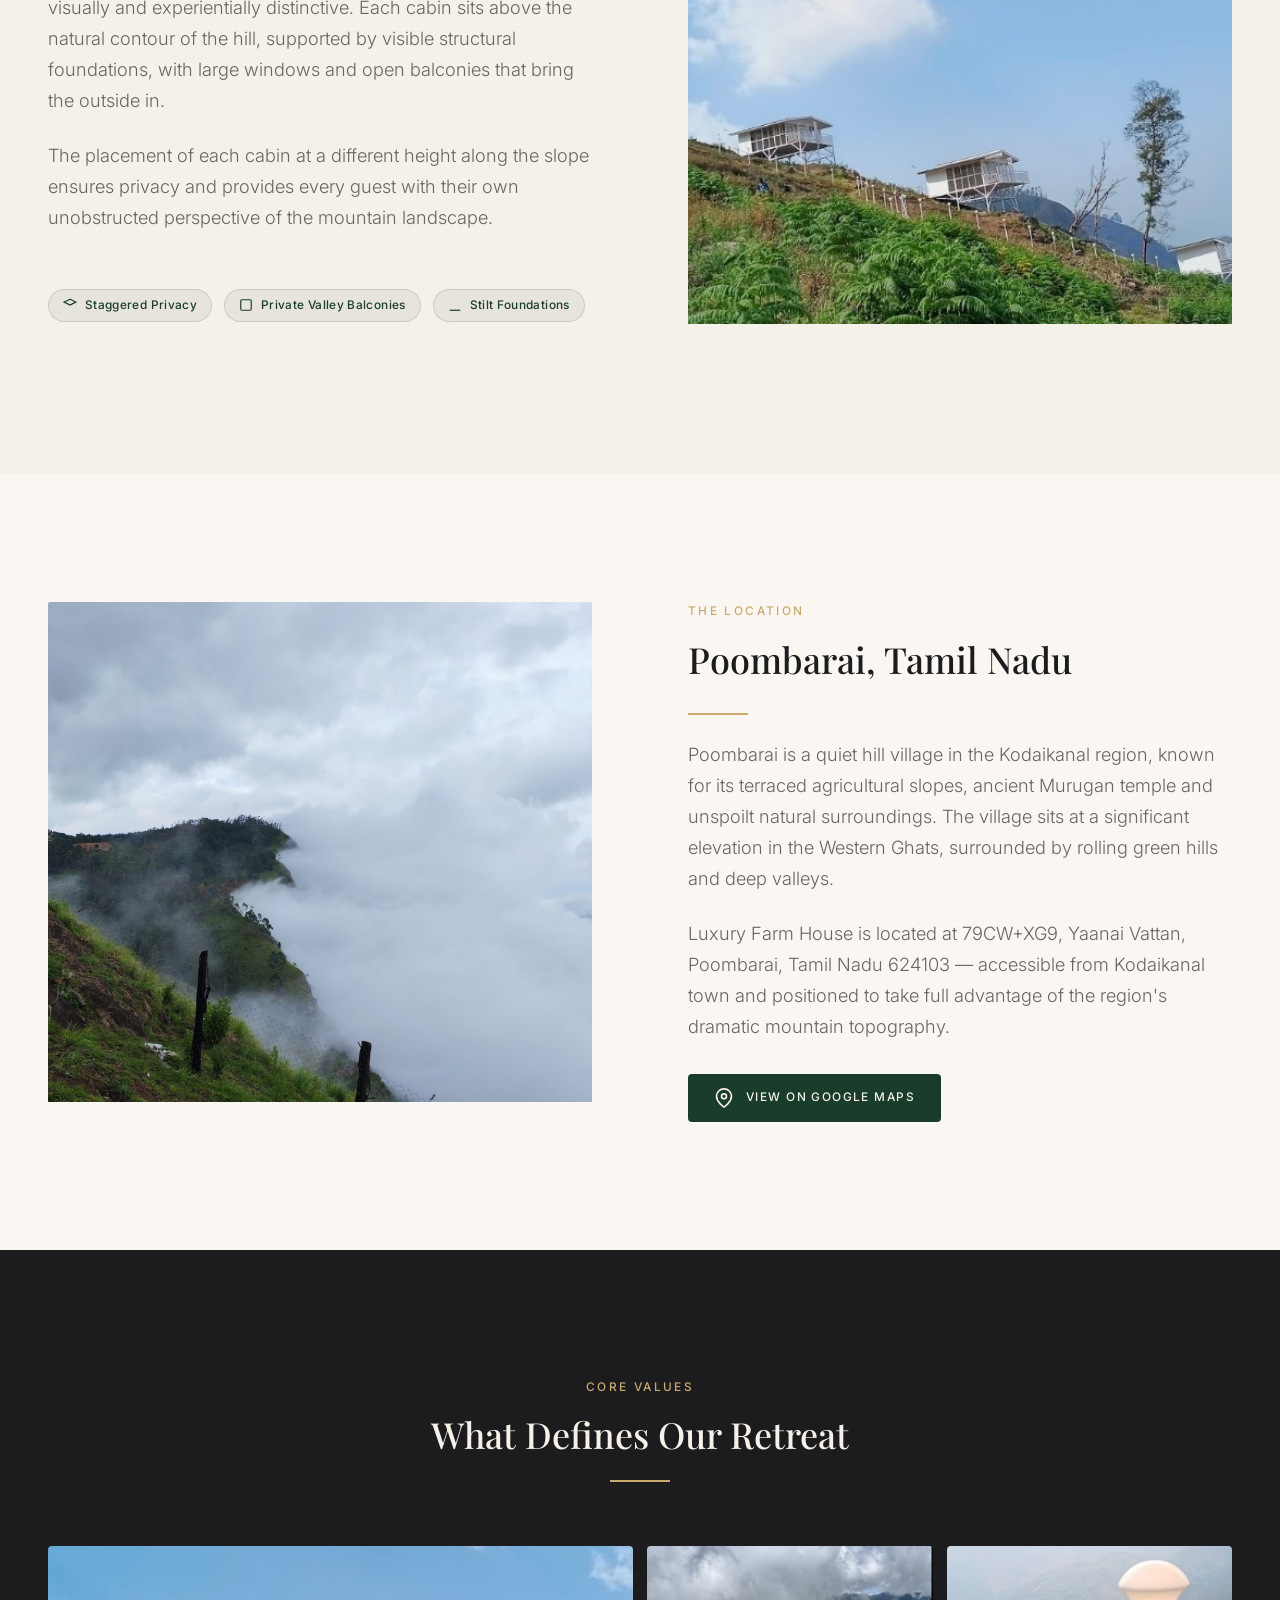
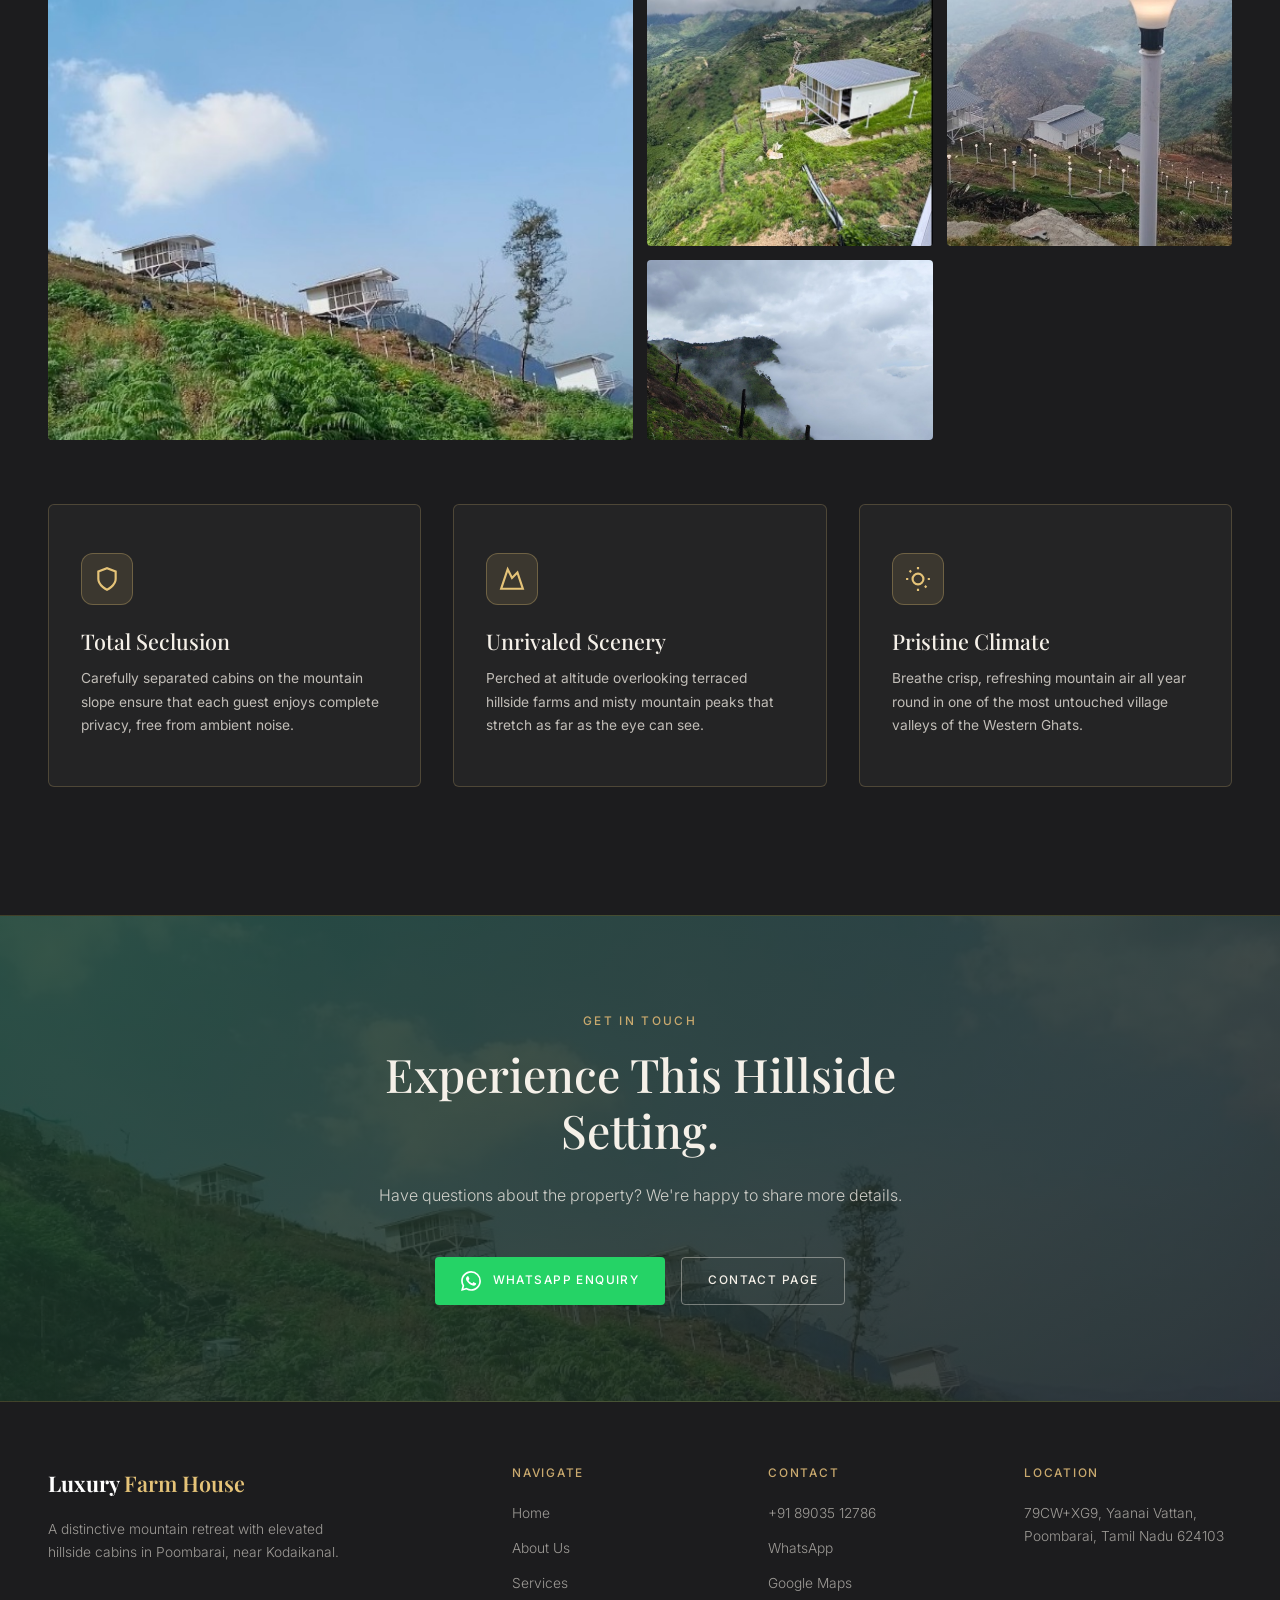
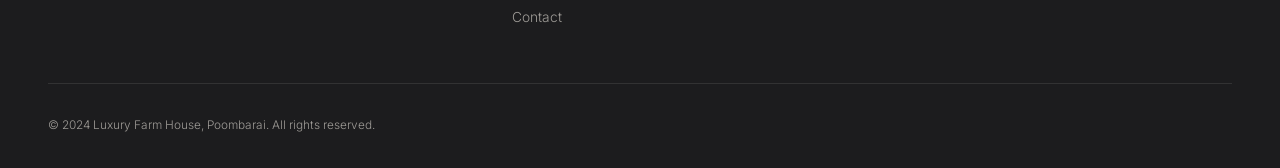
==== commit 3f8c4c52: "hi" ====
--- a/about.html
+++ b/about.html
@@ -41,7 +41,7 @@
   <!-- Mobile Nav -->
   <nav class="nav-mobile" id="nav-mobile" aria-label="Mobile navigation">
     <a href="index.html" class="nav-mobile__link">Home</a>
-    <a href="about.html" class="nav-mobile__link">About Us</a>
+    <a href="about.html" class="nav-mobile__link nav-mobile__link--active">About Us</a>
     <a href="services.html" class="nav-mobile__link">Services</a>
     <a href="contact.html" class="nav-mobile__link">Contact</a>
     <div class="nav-mobile__contact">
@@ -58,7 +58,7 @@
 
   <!-- ========== HERO ========== -->
   <section class="hero hero--medium" id="hero-about">
-    <img src="about-hero.jpg" alt="Elevated cabins along the hillside at Luxury Farm House, Poombarai" class="hero__image" loading="eager">
+    <img src="original-cabins-panoramic.jpg" alt="Elevated cabins along the hillside at Luxury Farm House, Poombarai" class="hero__image" loading="eager">
     <div class="hero__overlay"></div>
     <div class="hero__content">
       <p class="hero__label">About Us</p>
@@ -72,7 +72,7 @@
     <div class="container">
       <div class="about-story reveal">
         <div class="about-story__image">
-          <img src="cabin-detail.jpg" alt="Single elevated cabin with stilts and balcony amidst green hillside" loading="lazy">
+          <img src="original-cabins-valley.jpg" alt="Elevated stilt cabin architecture overlooking the Poombarai valley" loading="lazy">
         </div>
         <div class="about-story__content">
           <p class="label" style="margin-bottom: var(--space-md);">The Property</p>
@@ -84,6 +84,16 @@
           <p class="subtitle">
             Unlike conventional hotels, the architecture works with the terrain rather than against it. Cabins are raised on supporting structures, providing elevation that frames the surrounding valley and mountain views from every angle.
           </p>
+          <div class="pill-group" style="justify-content: flex-start; margin-top: var(--space-lg);">
+            <span class="pill pill--gold">
+              <svg viewBox="0 0 24 24" fill="none" stroke="currentColor" stroke-width="2"><path d="M3 20L12 4L21 20H3Z"/></svg>
+              Individual Hillside Cabins
+            </span>
+            <span class="pill pill--gold">
+              <svg viewBox="0 0 24 24" fill="none" stroke="currentColor" stroke-width="2"><path d="M12 3v18M3 12h18"/></svg>
+              Western Ghats Valley Views
+            </span>
+          </div>
         </div>
       </div>
     </div>
@@ -92,20 +102,34 @@
   <!-- ========== ABOUT — Architecture & Setting ========== -->
   <section class="section section--ivory" id="about-architecture">
     <div class="container">
-      <div class="about-story reveal" style="direction: rtl;">
-        <div class="about-story__image" style="direction: ltr;">
-          <img src="valley-view.jpg" alt="View from cabin balcony overlooking misty Poombarai valley" loading="lazy">
-        </div>
-        <div class="about-story__content" style="direction: ltr;">
+      <div class="about-story reveal">
+        <div class="about-story__content">
           <p class="label" style="margin-bottom: var(--space-md);">The Architecture</p>
-          <h2 class="heading-4">Built with the Hillside</h2>
+          <h2 class="heading-3" style="margin-bottom: var(--space-md);">Built with the Hillside</h2>
           <div class="divider" style="margin-bottom: var(--space-lg);"></div>
           <p class="subtitle" style="margin-bottom: var(--space-lg);">
             The elevated cabin design is what makes Luxury Farm House visually and experientially distinctive. Each cabin sits above the natural contour of the hill, supported by visible structural foundations, with large windows and open balconies that bring the outside in.
           </p>
-          <p class="subtitle">
+          <p class="subtitle" style="margin-bottom: var(--space-xl);">
             The placement of each cabin at a different height along the slope ensures privacy and provides every guest with their own unobstructed perspective of the mountain landscape.
           </p>
+          <div class="pill-group" style="justify-content: flex-start;">
+            <span class="pill">
+              <svg viewBox="0 0 24 24" fill="none" stroke="currentColor" stroke-width="2"><path d="M12 2L2 7l10 5 10-5-10-5z"/></svg>
+              Staggered Privacy
+            </span>
+            <span class="pill">
+              <svg viewBox="0 0 24 24" fill="none" stroke="currentColor" stroke-width="2"><rect x="3" y="3" width="18" height="18" rx="2"/></svg>
+              Private Valley Balconies
+            </span>
+            <span class="pill">
+              <svg viewBox="0 0 24 24" fill="none" stroke="currentColor" stroke-width="2"><path d="M3 21h18"/></svg>
+              Stilt Foundations
+            </span>
+          </div>
+        </div>
+        <div class="about-story__image">
+          <img src="original-cabins-panoramic.jpg" alt="Panoramic view of hillside elevated cabins at Luxury Farm House" loading="lazy">
         </div>
       </div>
     </div>
@@ -116,52 +140,83 @@
     <div class="container">
       <div class="about-story reveal">
         <div class="about-story__image">
-          <img src="mountain-landscape.jpg" alt="Panoramic view of Poombarai valley and Western Ghats mountains" loading="lazy">
+          <img src="original-mountain-mist-clean.jpg" alt="Atmospheric mountain mist over the Poombarai valley" loading="lazy">
         </div>
         <div class="about-story__content">
           <p class="label" style="margin-bottom: var(--space-md);">The Location</p>
-          <h2 class="heading-4">Poombarai, Tamil Nadu</h2>
+          <h2 class="heading-3" style="margin-bottom: var(--space-md);">Poombarai, Tamil Nadu</h2>
           <div class="divider" style="margin-bottom: var(--space-lg);"></div>
           <p class="subtitle" style="margin-bottom: var(--space-lg);">
             Poombarai is a quiet hill village in the Kodaikanal region, known for its terraced agricultural slopes, ancient Murugan temple and unspoilt natural surroundings. The village sits at a significant elevation in the Western Ghats, surrounded by rolling green hills and deep valleys.
           </p>
-          <p class="subtitle">
+          <p class="subtitle" style="margin-bottom: var(--space-xl);">
             Luxury Farm House is located at 79CW+XG9, Yaanai Vattan, Poombarai, Tamil Nadu 624103 — accessible from Kodaikanal town and positioned to take full advantage of the region's dramatic mountain topography.
           </p>
-        </div>
-      </div>
-    </div>
-  </section>
-
-  <!-- ========== PHOTO GALLERY ========== -->
-  <section class="section section--dark" id="about-gallery">
+          <div>
+            <a href="https://www.google.com/maps/place/Luxury+Farm+House/@10.1993,77.4814,17z/" class="btn btn--green" id="btn-about-map" target="_blank" rel="noopener">
+              <svg class="btn-icon" viewBox="0 0 24 24" fill="none" stroke="currentColor" stroke-width="2"><path d="M21 10c0 7-9 13-9 13s-9-6-9-13a9 9 0 0 1 18 0z"/><circle cx="12" cy="10" r="3"/></svg>
+              View on Google Maps
+            </a>
+          </div>
+        </div>
+      </div>
+    </div>
+  </section>
+
+  <!-- ========== PROPERTY HIGHLIGHTS & GALLERY ========== -->
+  <section class="section section--dark" id="about-highlights">
     <div class="container">
       <div class="text-center reveal" style="margin-bottom: var(--space-3xl);">
-        <p class="label" style="margin-bottom: var(--space-md);">Gallery</p>
-        <h2 class="heading-3">The Property in Pictures</h2>
-        <div class="divider divider--center" style="margin-top: var(--space-lg);"></div>
-      </div>
-      <div class="gallery reveal">
-        <div class="gallery__item">
-          <img src="hero-cabins.jpg" alt="Aerial view of all elevated cabins at Luxury Farm House" loading="lazy">
-        </div>
-        <div class="gallery__item">
-          <img src="cabin-detail.jpg" alt="Individual elevated cabin architecture detail" loading="lazy">
-        </div>
-        <div class="gallery__item">
-          <img src="cabin-balcony.jpg" alt="Cabin balcony with mountain valley views" loading="lazy">
-        </div>
-        <div class="gallery__item">
-          <img src="cabin-interior.jpg" alt="Interior of a mountain cabin with panoramic windows" loading="lazy">
-        </div>
-        <div class="gallery__item">
-          <img src="nature-trail.jpg" alt="Scenic pathway through property gardens" loading="lazy">
-        </div>
-        <div class="gallery__item">
-          <img src="about-hero.jpg" alt="Cabins on stilts along the mountain slope" loading="lazy">
-        </div>
-        <div class="gallery__item">
-          <img src="valley-view.jpg" alt="Misty valley panorama from cabin balcony" loading="lazy">
+        <p class="label" style="margin-bottom: var(--space-md);">Core Values</p>
+        <h2 class="heading-3">What Defines Our Retreat</h2>
+        <div class="divider divider--center" style="margin-top: var(--space-lg); margin-bottom: var(--space-2xl);"></div>
+      </div>
+
+      <!-- Real Resort Gallery -->
+      <div class="gallery reveal" style="margin-bottom: var(--space-3xl);">
+        <div class="gallery__item">
+          <img src="original-cabins-panoramic.jpg" alt="Panoramic view of hillside elevated cabins" loading="lazy">
+        </div>
+        <div class="gallery__item">
+          <img src="original-cabins-valley.jpg" alt="Elevated cabins overlooking the mountain valley" loading="lazy">
+        </div>
+        <div class="gallery__item">
+          <img src="original-cabins-lamps.jpg" alt="Illuminated stone path and evening hillside view" loading="lazy">
+        </div>
+        <div class="gallery__item">
+          <img src="original-mountain-mist-clean.jpg" alt="Atmospheric mountain mist rolling over Poombarai" loading="lazy">
+        </div>
+      </div>
+
+      <div class="arch-grid reveal">
+        <div class="arch-card">
+          <div class="arch-card__icon">
+            <svg viewBox="0 0 24 24" fill="none" stroke="currentColor" stroke-width="2"><path d="M12 22s8-4 8-10V5l-8-3-8 3v7c0 6 8 10 8 10z"/></svg>
+          </div>
+          <h3 class="arch-card__title">Total Seclusion</h3>
+          <p class="arch-card__text">
+            Carefully separated cabins on the mountain slope ensure that each guest enjoys complete privacy, free from ambient noise.
+          </p>
+        </div>
+
+        <div class="arch-card">
+          <div class="arch-card__icon">
+            <svg viewBox="0 0 24 24" fill="none" stroke="currentColor" stroke-width="2"><path d="M8 3l4 8 5-5 5 15H2L8 3z"/></svg>
+          </div>
+          <h3 class="arch-card__title">Unrivaled Scenery</h3>
+          <p class="arch-card__text">
+            Perched at altitude overlooking terraced hillside farms and misty mountain peaks that stretch as far as the eye can see.
+          </p>
+        </div>
+
+        <div class="arch-card">
+          <div class="arch-card__icon">
+            <svg viewBox="0 0 24 24" fill="none" stroke="currentColor" stroke-width="2"><circle cx="12" cy="12" r="5"/><path d="M12 1v2M12 21v2M4.22 4.22l1.42 1.42M18.36 18.36l1.42 1.42M1 12h2M21 12h2"/></svg>
+          </div>
+          <h3 class="arch-card__title">Pristine Climate</h3>
+          <p class="arch-card__text">
+            Breathe crisp, refreshing mountain air all year round in one of the most untouched village valleys of the Western Ghats.
+          </p>
         </div>
       </div>
     </div>
@@ -169,7 +224,7 @@
 
   <!-- ========== CTA ========== -->
   <section class="cta" id="cta-about">
-    <img src="contact-hero.jpg" alt="Luxury Farm House cabins at twilight" class="cta__image" loading="lazy">
+    <img src="original-cabins-panoramic.jpg" alt="Luxury Farm House hillside cabins" class="cta__image" loading="lazy">
     <div class="cta__overlay"></div>
     <div class="cta__content reveal">
       <p class="label" style="margin-bottom: var(--space-md); color: var(--champagne);">Get in Touch</p>
--- a/styles.css
+++ b/styles.css
@@ -38,16 +38,16 @@
   --font-serif: 'Playfair Display', 'Georgia', serif;
   --font-sans: 'Inter', -apple-system, BlinkMacSystemFont, 'Segoe UI', sans-serif;
 
-  /* Font Sizes — fluid scale */
-  --text-xs: clamp(0.7rem, 0.65rem + 0.25vw, 0.8rem);
-  --text-sm: clamp(0.8rem, 0.75rem + 0.25vw, 0.9rem);
-  --text-base: clamp(0.9rem, 0.85rem + 0.3vw, 1.05rem);
-  --text-lg: clamp(1rem, 0.9rem + 0.5vw, 1.2rem);
-  --text-xl: clamp(1.15rem, 1rem + 0.7vw, 1.5rem);
-  --text-2xl: clamp(1.5rem, 1.2rem + 1.5vw, 2.2rem);
-  --text-3xl: clamp(1.8rem, 1.4rem + 2vw, 3rem);
-  --text-4xl: clamp(2.2rem, 1.6rem + 3vw, 4rem);
-  --text-5xl: clamp(2.8rem, 2rem + 4vw, 5.5rem);
+  /* Font Sizes — fluid scale optimized for mobile & desktop */
+  --text-xs: clamp(0.7rem, 0.66rem + 0.1vw, 0.78rem);
+  --text-sm: clamp(0.78rem, 0.74rem + 0.15vw, 0.88rem);
+  --text-base: clamp(0.88rem, 0.84rem + 0.2vw, 1.02rem);
+  --text-lg: clamp(0.96rem, 0.9rem + 0.3vw, 1.15rem);
+  --text-xl: clamp(1.1rem, 1rem + 0.5vw, 1.35rem);
+  --text-2xl: clamp(1.28rem, 1.12rem + 0.8vw, 1.85rem);
+  --text-3xl: clamp(1.5rem, 1.25rem + 1.25vw, 2.4rem);
+  --text-4xl: clamp(1.85rem, 1.45rem + 1.8vw, 3.2rem);
+  --text-5xl: clamp(2.2rem, 1.65rem + 2.5vw, 4.5rem);
 
   /* Spacing */
   --space-xs: 0.5rem;
@@ -80,6 +80,18 @@
   --shadow-xl: 0 16px 60px rgba(0, 0, 0, 0.16);
 }
 
+/* Mobile-adapted spacing & header height */
+@media (max-width: 768px) {
+  :root {
+    --space-5xl: 4.25rem;
+    --space-4xl: 3.25rem;
+    --space-3xl: 2.5rem;
+    --space-2xl: 1.75rem;
+    --space-xl: 1.25rem;
+    --header-height: 68px;
+  }
+}
+
 /* --- Reset & Base --- */
 *,
 *::before,
@@ -90,19 +102,28 @@
 }
 
 html {
+  width: 100%;
   scroll-behavior: smooth;
   -webkit-font-smoothing: antialiased;
   -moz-osx-font-smoothing: grayscale;
+  overflow-x: hidden;
 }
 
 body {
+  width: 100%;
   font-family: var(--font-sans);
   font-weight: 400;
   font-size: var(--text-base);
-  line-height: 1.7;
+  line-height: 1.65;
   color: var(--charcoal);
   background-color: var(--ivory-light);
   overflow-x: hidden;
+  -webkit-tap-highlight-color: transparent;
+}
+
+a, button, .btn, .floating-btn, .hamburger {
+  -webkit-tap-highlight-color: transparent;
+  touch-action: manipulation;
 }
 
 img {
@@ -178,7 +199,7 @@
   width: 100%;
   max-width: var(--max-width);
   margin: 0 auto;
-  padding: 0 var(--space-lg);
+  padding: 0 var(--space-md);
 }
 
 .container--narrow {
@@ -186,7 +207,7 @@
 }
 
 .section {
-  padding: var(--space-4xl) 0;
+  padding: var(--space-3xl) 0;
 }
 
 .section--dark {
@@ -239,12 +260,12 @@
   left: 0;
   width: 100%;
   z-index: 1000;
-  padding: 0 var(--space-xl);
+  padding: 0 var(--space-md);
   height: var(--header-height);
   display: flex;
   align-items: center;
   justify-content: space-between;
-  background-color: rgba(13, 29, 20, 0.88);
+  background-color: rgba(13, 29, 20, 0.92);
   backdrop-filter: blur(16px);
   -webkit-backdrop-filter: blur(16px);
   border-bottom: 1px solid rgba(229, 195, 120, 0.22);
@@ -253,24 +274,25 @@
 }
 
 .header--scrolled {
-  background-color: rgba(10, 22, 15, 0.96);
+  background-color: rgba(10, 22, 15, 0.97);
   border-bottom: 1px solid rgba(229, 195, 120, 0.35);
   box-shadow: 0 8px 32px rgba(0, 0, 0, 0.35);
-  height: 70px;
+  height: 64px;
 }
 
 .header__brand {
   display: inline-flex;
   align-items: center;
-  gap: 0.75rem;
+  gap: 0.5rem;
   z-index: 1001;
   text-decoration: none;
-  padding: 6px 14px;
+  padding: 5px 10px;
   border-radius: 8px;
   background: rgba(255, 255, 255, 0.05);
   border: 1px solid rgba(229, 195, 120, 0.25);
   box-shadow: 0 2px 10px rgba(0, 0, 0, 0.2);
   transition: all var(--transition-fast);
+  max-width: calc(100% - 56px);
 }
 
 .header__brand:hover {
@@ -283,8 +305,8 @@
   display: flex;
   align-items: center;
   justify-content: center;
-  width: 36px;
-  height: 36px;
+  width: 32px;
+  height: 32px;
   border-radius: 50%;
   background: rgba(229, 195, 120, 0.15);
   border: 1px solid rgba(229, 195, 120, 0.45);
@@ -293,18 +315,20 @@
 }
 
 .header__emblem svg {
-  width: 20px;
-  height: 20px;
+  width: 17px;
+  height: 17px;
   display: block;
 }
 
 .header__wordmark {
   font-family: var(--font-serif);
-  font-size: clamp(1.2rem, 1.1rem + 0.5vw, 1.55rem);
+  font-size: clamp(1.05rem, 4.4vw, 1.45rem);
   font-weight: 700;
   color: #FFFFFF;
-  letter-spacing: 0.04em;
+  letter-spacing: 0.03em;
   white-space: nowrap;
+  overflow: hidden;
+  text-overflow: ellipsis;
   text-shadow: 0 2px 8px rgba(0, 0, 0, 0.7), 0 1px 2px rgba(0, 0, 0, 0.9);
 }
 
@@ -316,7 +340,7 @@
 
 .nav__links {
   display: none;
-  gap: var(--space-2xl);
+  gap: var(--space-xl);
   align-items: center;
 }
 
@@ -355,19 +379,32 @@
   width: 100%;
 }
 
-/* Hamburger */
+/* Hamburger with accessible 44x44px touch target */
 .hamburger {
   display: flex;
   flex-direction: column;
+  justify-content: center;
+  align-items: center;
   gap: 5px;
-  width: 28px;
+  width: 44px;
+  height: 44px;
   cursor: pointer;
   z-index: 1001;
-  padding: 4px 0;
+  padding: 0;
+  border-radius: 8px;
+  background: rgba(255, 255, 255, 0.04);
+  border: 1px solid rgba(229, 195, 120, 0.2);
+  transition: background-color var(--transition-fast), border-color var(--transition-fast);
+}
+
+.hamburger:hover,
+.hamburger:focus-visible {
+  background: rgba(255, 255, 255, 0.1);
+  border-color: rgba(229, 195, 120, 0.4);
 }
 
 .hamburger__line {
-  width: 100%;
+  width: 22px;
   height: 2px;
   background-color: var(--ivory);
   border-radius: 2px;
@@ -376,7 +413,7 @@
 }
 
 .hamburger.active .hamburger__line:nth-child(1) {
-  transform: rotate(45deg) translateY(5px) translateX(4px);
+  transform: rotate(45deg) translateY(5px) translateX(5px);
 }
 
 .hamburger.active .hamburger__line:nth-child(2) {
@@ -384,10 +421,10 @@
 }
 
 .hamburger.active .hamburger__line:nth-child(3) {
-  transform: rotate(-45deg) translateY(-5px) translateX(4px);
-}
-
-/* Mobile Navigation */
+  transform: rotate(-45deg) translateY(-5px) translateX(5px);
+}
+
+/* Mobile Navigation Drawer */
 .nav-mobile {
   position: fixed;
   top: 0;
@@ -395,14 +432,19 @@
   width: 100%;
   height: 100vh;
   height: 100dvh;
-  background: linear-gradient(135deg, var(--forest-green) 0%, var(--charcoal) 100%);
+  background: linear-gradient(135deg, rgba(10, 22, 15, 0.98) 0%, rgba(13, 29, 20, 0.98) 100%);
+  backdrop-filter: blur(20px);
+  -webkit-backdrop-filter: blur(20px);
   display: flex;
   flex-direction: column;
   align-items: center;
   justify-content: center;
-  gap: var(--space-xl);
+  gap: var(--space-md);
+  padding: calc(var(--header-height) + 1.5rem) var(--space-lg) var(--space-2xl);
+  overflow-y: auto;
+  -webkit-overflow-scrolling: touch;
   z-index: 999;
-  transition: right 0.5s var(--ease-smooth);
+  transition: right 0.4s var(--ease-smooth);
 }
 
 .nav-mobile.open {
@@ -411,11 +453,18 @@
 
 .nav-mobile__link {
   font-family: var(--font-serif);
-  font-size: var(--text-2xl);
+  font-size: clamp(1.35rem, 5vw, 1.85rem);
   color: var(--ivory);
+  padding: 10px 24px;
+  border-radius: 8px;
+  text-align: center;
+  min-height: 48px;
+  display: inline-flex;
+  align-items: center;
+  justify-content: center;
   opacity: 0;
-  transform: translateY(20px);
-  transition: opacity 0.4s ease, transform 0.4s ease, color var(--transition-fast);
+  transform: translateY(15px);
+  transition: opacity 0.35s ease, transform 0.35s ease, color var(--transition-fast), background var(--transition-fast);
 }
 
 .nav-mobile.open .nav-mobile__link {
@@ -423,27 +472,46 @@
   transform: translateY(0);
 }
 
-.nav-mobile.open .nav-mobile__link:nth-child(1) { transition-delay: 0.15s; }
-.nav-mobile.open .nav-mobile__link:nth-child(2) { transition-delay: 0.25s; }
-.nav-mobile.open .nav-mobile__link:nth-child(3) { transition-delay: 0.35s; }
-.nav-mobile.open .nav-mobile__link:nth-child(4) { transition-delay: 0.45s; }
-
-.nav-mobile__link:hover {
-  color: var(--champagne);
+.nav-mobile.open .nav-mobile__link:nth-child(1) { transition-delay: 0.12s; }
+.nav-mobile.open .nav-mobile__link:nth-child(2) { transition-delay: 0.18s; }
+.nav-mobile.open .nav-mobile__link:nth-child(3) { transition-delay: 0.24s; }
+.nav-mobile.open .nav-mobile__link:nth-child(4) { transition-delay: 0.30s; }
+
+.nav-mobile__link:hover,
+.nav-mobile__link:focus-visible {
+  color: #E5C378;
+  background: rgba(229, 195, 120, 0.08);
+}
+
+.nav-mobile__link--active {
+  color: #E5C378;
+  font-weight: 600;
+  background: rgba(229, 195, 120, 0.12);
+  border: 1px solid rgba(229, 195, 120, 0.25);
 }
 
 .nav-mobile__contact {
-  margin-top: var(--space-xl);
-  display: flex;
-  gap: var(--space-md);
+  margin-top: var(--space-lg);
+  display: flex;
+  flex-wrap: wrap;
+  justify-content: center;
+  gap: var(--space-sm);
+  width: 100%;
+  max-width: 320px;
   opacity: 0;
-  transform: translateY(20px);
-  transition: opacity 0.4s ease 0.55s, transform 0.4s ease 0.55s;
+  transform: translateY(15px);
+  transition: opacity 0.35s ease 0.4s, transform 0.35s ease 0.4s;
 }
 
 .nav-mobile.open .nav-mobile__contact {
   opacity: 1;
   transform: translateY(0);
+}
+
+.nav-mobile__contact .btn {
+  flex: 1;
+  min-width: 130px;
+  min-height: 44px;
 }
 
 /* --- Buttons --- */
@@ -455,13 +523,14 @@
   font-family: var(--font-sans);
   font-size: var(--text-xs);
   font-weight: 500;
-  letter-spacing: 0.15em;
+  letter-spacing: 0.12em;
   text-transform: uppercase;
-  padding: 14px 32px;
-  border-radius: 2px;
+  padding: 13px 26px;
+  border-radius: 4px;
   transition: all var(--transition-base);
-  white-space: nowrap;
   min-height: 48px;
+  text-align: center;
+  touch-action: manipulation;
 }
 
 .btn--primary {
@@ -548,17 +617,19 @@
   align-items: flex-end;
   justify-content: flex-start;
   overflow: hidden;
-  padding: var(--space-4xl) var(--space-lg) var(--space-3xl);
+  padding: calc(var(--header-height) + 2rem) var(--space-md) var(--space-2xl);
 }
 
 .hero--medium {
-  min-height: 70vh;
-  min-height: 70dvh;
+  min-height: 60vh;
+  min-height: 60dvh;
+  min-height: clamp(480px, 60dvh, 700px);
 }
 
 .hero--small {
-  min-height: 55vh;
-  min-height: 55dvh;
+  min-height: 48vh;
+  min-height: 48dvh;
+  min-height: clamp(380px, 48dvh, 520px);
 }
 
 .hero__image {
@@ -575,11 +646,11 @@
   inset: 0;
   background: linear-gradient(
     180deg,
-    rgba(10, 20, 15, 0.65) 0%,
-    rgba(10, 20, 15, 0.2) 28%,
-    rgba(10, 20, 15, 0.1) 50%,
-    rgba(10, 20, 15, 0.5) 75%,
-    rgba(10, 20, 15, 0.88) 100%
+    rgba(10, 20, 15, 0.7) 0%,
+    rgba(10, 20, 15, 0.25) 28%,
+    rgba(10, 20, 15, 0.2) 50%,
+    rgba(10, 20, 15, 0.55) 75%,
+    rgba(10, 20, 15, 0.92) 100%
   );
 }
 
@@ -587,16 +658,17 @@
   position: relative;
   z-index: 2;
   max-width: 700px;
+  width: 100%;
 }
 
 .hero__label {
   font-family: var(--font-sans);
   font-size: var(--text-xs);
   font-weight: 500;
-  letter-spacing: 0.25em;
+  letter-spacing: 0.2em;
   text-transform: uppercase;
   color: var(--champagne);
-  margin-bottom: var(--space-lg);
+  margin-bottom: var(--space-md);
   opacity: 0;
   animation: fadeUp 0.8s ease 0.3s forwards;
 }
@@ -606,8 +678,9 @@
   font-size: var(--text-5xl);
   font-weight: 500;
   color: var(--ivory);
-  line-height: 1.1;
-  margin-bottom: var(--space-lg);
+  line-height: 1.15;
+  margin-bottom: var(--space-md);
+  word-break: break-word;
   opacity: 0;
   animation: fadeUp 0.8s ease 0.5s forwards;
 }
@@ -616,34 +689,50 @@
   font-family: var(--font-sans);
   font-size: var(--text-lg);
   font-weight: 300;
-  color: rgba(245, 240, 232, 0.8);
-  line-height: 1.7;
+  color: rgba(245, 240, 232, 0.85);
+  line-height: 1.65;
   max-width: 500px;
-  margin-bottom: var(--space-2xl);
+  margin-bottom: var(--space-xl);
   opacity: 0;
   animation: fadeUp 0.8s ease 0.7s forwards;
 }
 
 .hero__actions {
   display: flex;
-  flex-wrap: wrap;
-  gap: var(--space-md);
+  flex-direction: column;
+  width: 100%;
+  gap: var(--space-sm);
   opacity: 0;
   animation: fadeUp 0.8s ease 0.9s forwards;
+}
+
+@media (min-width: 480px) {
+  .hero__actions {
+    flex-direction: row;
+    flex-wrap: wrap;
+    width: auto;
+    gap: var(--space-md);
+  }
+
+  .hero__actions .btn {
+    width: auto;
+  }
 }
 
 /* --- Split Section (editorial) --- */
 .split {
   display: grid;
   grid-template-columns: 1fr;
-  gap: var(--space-2xl);
+  gap: var(--space-xl);
   align-items: center;
 }
 
 .split__image {
   position: relative;
   overflow: hidden;
-  border-radius: 2px;
+  border-radius: 4px;
+  width: 100%;
+  height: 250px;
 }
 
 .split__image img {
@@ -658,7 +747,7 @@
 }
 
 .split__content {
-  padding: var(--space-xl) 0;
+  padding: 0;
 }
 
 .split__label {
@@ -696,8 +785,14 @@
 .card__image {
   position: relative;
   width: 100%;
-  height: 280px;
+  height: 220px;
   overflow: hidden;
+}
+
+@media (min-width: 600px) {
+  .card__image {
+    height: 260px;
+  }
 }
 
 .card__image img {
@@ -712,7 +807,13 @@
 }
 
 .card__content {
-  padding: var(--space-xl) var(--space-lg);
+  padding: var(--space-lg) var(--space-md);
+}
+
+@media (min-width: 600px) {
+  .card__content {
+    padding: var(--space-xl) var(--space-lg);
+  }
 }
 
 .card__title {
@@ -736,26 +837,221 @@
 .card-grid {
   display: grid;
   grid-template-columns: 1fr;
+  gap: var(--space-lg);
+}
+
+@media (min-width: 600px) {
+  .card-grid {
+    gap: var(--space-xl);
+  }
+}
+
+/* Feature Cards (text & icon-focused) */
+.card--feature {
+  padding: var(--space-xl) var(--space-lg);
+  border: 1px solid rgba(229, 195, 120, 0.22);
+  border-radius: 6px;
+  background-color: var(--white);
+  box-shadow: 0 4px 20px rgba(0, 0, 0, 0.04);
+  display: flex;
+  flex-direction: column;
+  align-items: flex-start;
+  text-align: left;
+  transition: transform var(--transition-base), box-shadow var(--transition-base), border-color var(--transition-base);
+}
+
+@media (min-width: 600px) {
+  .card--feature {
+    padding: var(--space-2xl) var(--space-xl);
+  }
+}
+
+.card--feature:hover {
+  transform: translateY(-6px);
+  border-color: rgba(229, 195, 120, 0.6);
+  box-shadow: 0 16px 36px rgba(13, 29, 20, 0.1);
+}
+
+.card__icon {
+  width: 54px;
+  height: 54px;
+  border-radius: 12px;
+  background: rgba(26, 60, 42, 0.08);
+  border: 1px solid rgba(229, 195, 120, 0.35);
+  display: flex;
+  align-items: center;
+  justify-content: center;
+  margin-bottom: var(--space-lg);
+  color: var(--forest-green);
+  flex-shrink: 0;
+  transition: transform var(--transition-fast), background-color var(--transition-fast);
+}
+
+.card--feature:hover .card__icon {
+  transform: scale(1.08);
+  background: var(--forest-green);
+  color: var(--champagne);
+}
+
+.card__icon svg {
+  width: 26px;
+  height: 26px;
+}
+
+/* Architectural Showcase Cards (Dark Theme) */
+.arch-grid {
+  display: grid;
+  grid-template-columns: 1fr;
   gap: var(--space-xl);
 }
 
-/* --- Gallery --- */
+@media (min-width: 768px) {
+  .arch-grid {
+    grid-template-columns: repeat(3, 1fr);
+  }
+}
+
+.arch-card {
+  background: rgba(255, 255, 255, 0.035);
+  border: 1px solid rgba(229, 195, 120, 0.22);
+  border-radius: 6px;
+  padding: var(--space-xl) var(--space-lg);
+  transition: transform var(--transition-base), border-color var(--transition-base), background var(--transition-base);
+  display: flex;
+  flex-direction: column;
+  text-align: left;
+}
+
+@media (min-width: 600px) {
+  .arch-card {
+    padding: var(--space-2xl) var(--space-xl);
+  }
+}
+
+.arch-card:hover {
+  transform: translateY(-6px);
+  background: rgba(255, 255, 255, 0.06);
+  border-color: rgba(229, 195, 120, 0.6);
+  box-shadow: 0 12px 32px rgba(0, 0, 0, 0.35);
+}
+
+.arch-card__icon {
+  width: 52px;
+  height: 52px;
+  border-radius: 12px;
+  background: rgba(229, 195, 120, 0.12);
+  border: 1px solid rgba(229, 195, 120, 0.3);
+  display: flex;
+  align-items: center;
+  justify-content: center;
+  margin-bottom: var(--space-lg);
+  color: #E5C378;
+}
+
+.arch-card__icon svg {
+  width: 26px;
+  height: 26px;
+}
+
+.arch-card__title {
+  font-family: var(--font-serif);
+  font-size: var(--text-xl);
+  color: var(--ivory);
+  margin-bottom: var(--space-sm);
+}
+
+.arch-card__text {
+  font-size: var(--text-sm);
+  color: rgba(245, 240, 232, 0.75);
+  line-height: 1.7;
+}
+
+/* Intro / Showcase Box */
+.intro-box {
+  max-width: 820px;
+  margin: 0 auto;
+  text-align: center;
+  padding: var(--space-xl) var(--space-md);
+  border-radius: 8px;
+  background: #FFFFFF;
+  border: 1px solid rgba(229, 195, 120, 0.25);
+  box-shadow: 0 8px 30px rgba(0, 0, 0, 0.04);
+}
+
+@media (min-width: 600px) {
+  .intro-box {
+    padding: var(--space-2xl) var(--space-xl);
+  }
+}
+
+.pill-group {
+  display: flex;
+  flex-wrap: wrap;
+  gap: var(--space-sm);
+  justify-content: center;
+  margin-top: var(--space-lg);
+  margin-bottom: var(--space-lg);
+}
+
+.pill {
+  display: inline-flex;
+  align-items: center;
+  gap: 0.5rem;
+  padding: 6px 14px;
+  border-radius: 50px;
+  font-size: var(--text-xs);
+  font-weight: 500;
+  letter-spacing: 0.03em;
+  background: rgba(26, 60, 42, 0.06);
+  color: var(--forest-green);
+  border: 1px solid rgba(26, 60, 42, 0.15);
+}
+
+.pill--gold {
+  background: rgba(229, 195, 120, 0.12);
+  color: #b38b36;
+  border-color: rgba(229, 195, 120, 0.4);
+}
+
+.pill svg {
+  width: 14px;
+  height: 14px;
+  flex-shrink: 0;
+}
+
+/* --- Gallery (Mobile-first progressive layout) --- */
 .gallery {
   display: grid;
-  grid-template-columns: 1fr;
-  gap: var(--space-sm);
+  grid-template-columns: repeat(2, 1fr);
+  gap: 10px;
 }
 
 .gallery__item {
   position: relative;
   overflow: hidden;
-  border-radius: 2px;
+  border-radius: 4px;
   cursor: pointer;
 }
 
+.gallery__item:first-child {
+  grid-column: span 2;
+}
+
+.gallery__item:first-child img {
+  height: 200px;
+}
+
+.gallery__item:nth-child(4) {
+  grid-column: span 2;
+}
+
+.gallery__item:nth-child(4) img {
+  height: 180px;
+}
+
 .gallery__item img {
   width: 100%;
-  height: 280px;
+  height: 140px;
   object-fit: cover;
   transition: transform 0.8s var(--ease-out);
 }
@@ -780,13 +1076,35 @@
 /* --- CTA Section --- */
 .cta {
   position: relative;
-  min-height: 500px;
+  min-height: 340px;
   display: flex;
   align-items: center;
   justify-content: center;
   overflow: hidden;
   text-align: center;
-  padding: var(--space-4xl) var(--space-lg);
+  padding: var(--space-3xl) var(--space-md);
+  background: radial-gradient(circle at 50% 30%, #153324 0%, #0d2217 60%, #08140e 100%);
+  border-top: 1px solid rgba(229, 195, 120, 0.25);
+  border-bottom: 1px solid rgba(229, 195, 120, 0.25);
+}
+
+@media (min-width: 600px) {
+  .cta {
+    min-height: 420px;
+    padding: var(--space-4xl) var(--space-lg);
+  }
+}
+
+.cta::before {
+  content: '';
+  position: absolute;
+  top: -100px;
+  left: 50%;
+  transform: translateX(-50%);
+  width: 700px;
+  height: 350px;
+  background: radial-gradient(ellipse at center, rgba(229, 195, 120, 0.14) 0%, transparent 70%);
+  pointer-events: none;
 }
 
 .cta__image {
@@ -831,9 +1149,29 @@
 
 .cta__actions {
   display: flex;
-  flex-wrap: wrap;
-  gap: var(--space-md);
+  flex-direction: column;
+  width: 100%;
+  gap: var(--space-sm);
   justify-content: center;
+}
+
+@media (min-width: 480px) {
+  .cta__actions {
+    flex-direction: row;
+    flex-wrap: wrap;
+    width: auto;
+    gap: var(--space-md);
+  }
+
+  .cta__actions .btn {
+    width: auto;
+  }
+}
+
+@media (max-width: 479px) {
+  .cta__actions .btn {
+    width: 100%;
+  }
 }
 
 /* --- Google Map Section --- */
@@ -843,10 +1181,17 @@
 
 .map-container {
   width: 100%;
-  height: 400px;
-  border-radius: 2px;
+  height: 280px;
+  border-radius: 6px;
   overflow: hidden;
   background-color: var(--gray-100);
+  box-shadow: var(--shadow-sm);
+}
+
+@media (min-width: 600px) {
+  .map-container {
+    height: 400px;
+  }
 }
 
 .map-container iframe {
@@ -858,9 +1203,42 @@
 /* --- Contact Info --- */
 .contact-card {
   background-color: var(--white);
-  padding: var(--space-2xl);
-  border-radius: 2px;
+  padding: var(--space-xl) var(--space-md);
+  border-radius: 6px;
   box-shadow: var(--shadow-sm);
+  border: 1px solid rgba(229, 195, 120, 0.2);
+}
+
+@media (min-width: 600px) {
+  .contact-card {
+    padding: var(--space-2xl);
+  }
+}
+
+.contact-visual {
+  width: 100%;
+  height: 260px;
+  border-radius: 6px;
+  overflow: hidden;
+  box-shadow: var(--shadow-md);
+}
+
+.contact-visual img {
+  width: 100%;
+  height: 100%;
+  object-fit: cover;
+  transition: transform 0.8s var(--ease-out);
+}
+
+.contact-visual:hover img {
+  transform: scale(1.03);
+}
+
+@media (min-width: 768px) {
+  .contact-visual {
+    height: 100%;
+    min-height: 440px;
+  }
 }
 
 .contact-item {
@@ -906,6 +1284,7 @@
   color: var(--charcoal);
   font-weight: 400;
   line-height: 1.6;
+  word-break: break-word;
 }
 
 .contact-item__value a {
@@ -965,7 +1344,7 @@
   display: block;
   font-size: var(--text-sm);
   font-weight: 300;
-  padding: 4px 0;
+  padding: 6px 0;
   transition: color var(--transition-fast);
 }
 
@@ -1013,23 +1392,24 @@
 /* --- Floating WhatsApp & Call --- */
 .floating-buttons {
   position: fixed;
-  bottom: var(--space-lg);
-  right: var(--space-lg);
+  bottom: calc(14px + env(safe-area-inset-bottom, 0px));
+  right: calc(14px + env(safe-area-inset-right, 0px));
   display: flex;
   flex-direction: column;
-  gap: var(--space-sm);
+  gap: 10px;
   z-index: 900;
 }
 
 .floating-btn {
-  width: 56px;
-  height: 56px;
+  width: 50px;
+  height: 50px;
   border-radius: 50%;
   display: flex;
   align-items: center;
   justify-content: center;
-  box-shadow: var(--shadow-lg);
+  box-shadow: 0 4px 16px rgba(0, 0, 0, 0.25);
   transition: transform var(--transition-base), box-shadow var(--transition-base);
+  touch-action: manipulation;
 }
 
 .floating-btn:hover {
@@ -1037,6 +1417,10 @@
   box-shadow: var(--shadow-xl);
 }
 
+.floating-btn:active {
+  transform: scale(0.96);
+}
+
 .floating-btn--whatsapp {
   background-color: #25D366;
   color: var(--white);
@@ -1045,11 +1429,30 @@
 .floating-btn--call {
   background-color: var(--forest-green);
   color: var(--white);
+  border: 1px solid rgba(229, 195, 120, 0.35);
 }
 
 .floating-btn svg {
-  width: 26px;
-  height: 26px;
+  width: 23px;
+  height: 23px;
+}
+
+@media (min-width: 768px) {
+  .floating-buttons {
+    bottom: var(--space-lg);
+    right: var(--space-lg);
+    gap: var(--space-sm);
+  }
+
+  .floating-btn {
+    width: 56px;
+    height: 56px;
+  }
+
+  .floating-btn svg {
+    width: 26px;
+    height: 26px;
+  }
 }
 
 /* --- Divider --- */
@@ -1136,10 +1539,12 @@
 /* --- Services Page Specific --- */
 .service-card {
   background-color: var(--white);
-  border-radius: 2px;
+  border-radius: 4px;
   overflow: hidden;
   box-shadow: var(--shadow-sm);
   transition: transform var(--transition-base), box-shadow var(--transition-base);
+  display: flex;
+  flex-direction: column;
 }
 
 .service-card:hover {
@@ -1149,7 +1554,7 @@
 
 .service-card__image {
   position: relative;
-  height: 300px;
+  height: 260px;
   overflow: hidden;
 }
 
@@ -1166,6 +1571,67 @@
 
 .service-card__body {
   padding: var(--space-xl) var(--space-lg);
+  display: flex;
+  flex-direction: column;
+  flex: 1;
+}
+
+.service-card--text {
+  border: 1px solid rgba(229, 195, 120, 0.25);
+  border-radius: 6px;
+  display: flex;
+  flex-direction: column;
+  padding: var(--space-2xl) var(--space-xl);
+  height: 100%;
+}
+
+.service-card__icon {
+  width: 54px;
+  height: 54px;
+  border-radius: 12px;
+  background: rgba(26, 60, 42, 0.08);
+  border: 1px solid rgba(229, 195, 120, 0.35);
+  display: flex;
+  align-items: center;
+  justify-content: center;
+  margin-bottom: var(--space-lg);
+  color: var(--forest-green);
+  transition: transform var(--transition-fast), background-color var(--transition-fast);
+}
+
+.service-card:hover .service-card__icon {
+  transform: scale(1.08);
+  background: var(--forest-green);
+  color: var(--champagne);
+}
+
+.service-card__icon svg {
+  width: 26px;
+  height: 26px;
+}
+
+.service-card__features {
+  list-style: none;
+  padding: 0;
+  margin: var(--space-md) 0 var(--space-xl);
+  display: flex;
+  flex-direction: column;
+  gap: var(--space-sm);
+}
+
+.service-card__features li {
+  display: flex;
+  align-items: center;
+  gap: 0.6rem;
+  font-size: var(--text-sm);
+  color: var(--gray-600);
+}
+
+.service-card__features svg {
+  width: 16px;
+  height: 16px;
+  color: var(--forest-green);
+  flex-shrink: 0;
 }
 
 .service-card__title {
@@ -1182,18 +1648,50 @@
   margin-bottom: var(--space-lg);
 }
 
+/* --- Story Block for About Page --- */
+.story-block {
+  max-width: 860px;
+  margin: 0 auto;
+  padding: var(--space-xl) var(--space-lg);
+  border-radius: 8px;
+  border: 1px solid rgba(229, 195, 120, 0.25);
+  background: var(--white);
+  box-shadow: 0 6px 28px rgba(0, 0, 0, 0.03);
+}
+
+.story-block--dark {
+  background: rgba(255, 255, 255, 0.035);
+  border-color: rgba(229, 195, 120, 0.22);
+  color: var(--ivory);
+}
+
+.story-block--dark .heading-4,
+.story-block--dark h2,
+.story-block--dark h3 {
+  color: var(--ivory);
+}
+
+.story-block--dark .subtitle {
+  color: rgba(245, 240, 232, 0.8);
+}
+
 /* ============================================================
    RESPONSIVE BREAKPOINTS — Mobile First
    ============================================================ */
 
 /* Tablet: 600px+ */
 @media (min-width: 600px) {
+  .story-block {
+    padding: var(--space-3xl) var(--space-2xl);
+  }
+
   .card-grid {
     grid-template-columns: repeat(2, 1fr);
   }
 
   .gallery {
     grid-template-columns: repeat(2, 1fr);
+    gap: 14px;
   }
 
   .gallery__item:first-child {
@@ -1201,7 +1699,15 @@
   }
 
   .gallery__item:first-child img {
-    height: 360px;
+    height: 320px;
+  }
+
+  .gallery__item:nth-child(4) {
+    grid-column: auto;
+  }
+
+  .gallery__item img {
+    height: 220px;
   }
 
   .footer__top {
@@ -1212,8 +1718,16 @@
     grid-template-columns: 1fr 1fr;
   }
 
+  .split__image {
+    height: 380px;
+  }
+
   .about-story {
     grid-template-columns: 1fr 1fr;
+  }
+
+  .about-story__image img {
+    height: 380px;
   }
 }
 
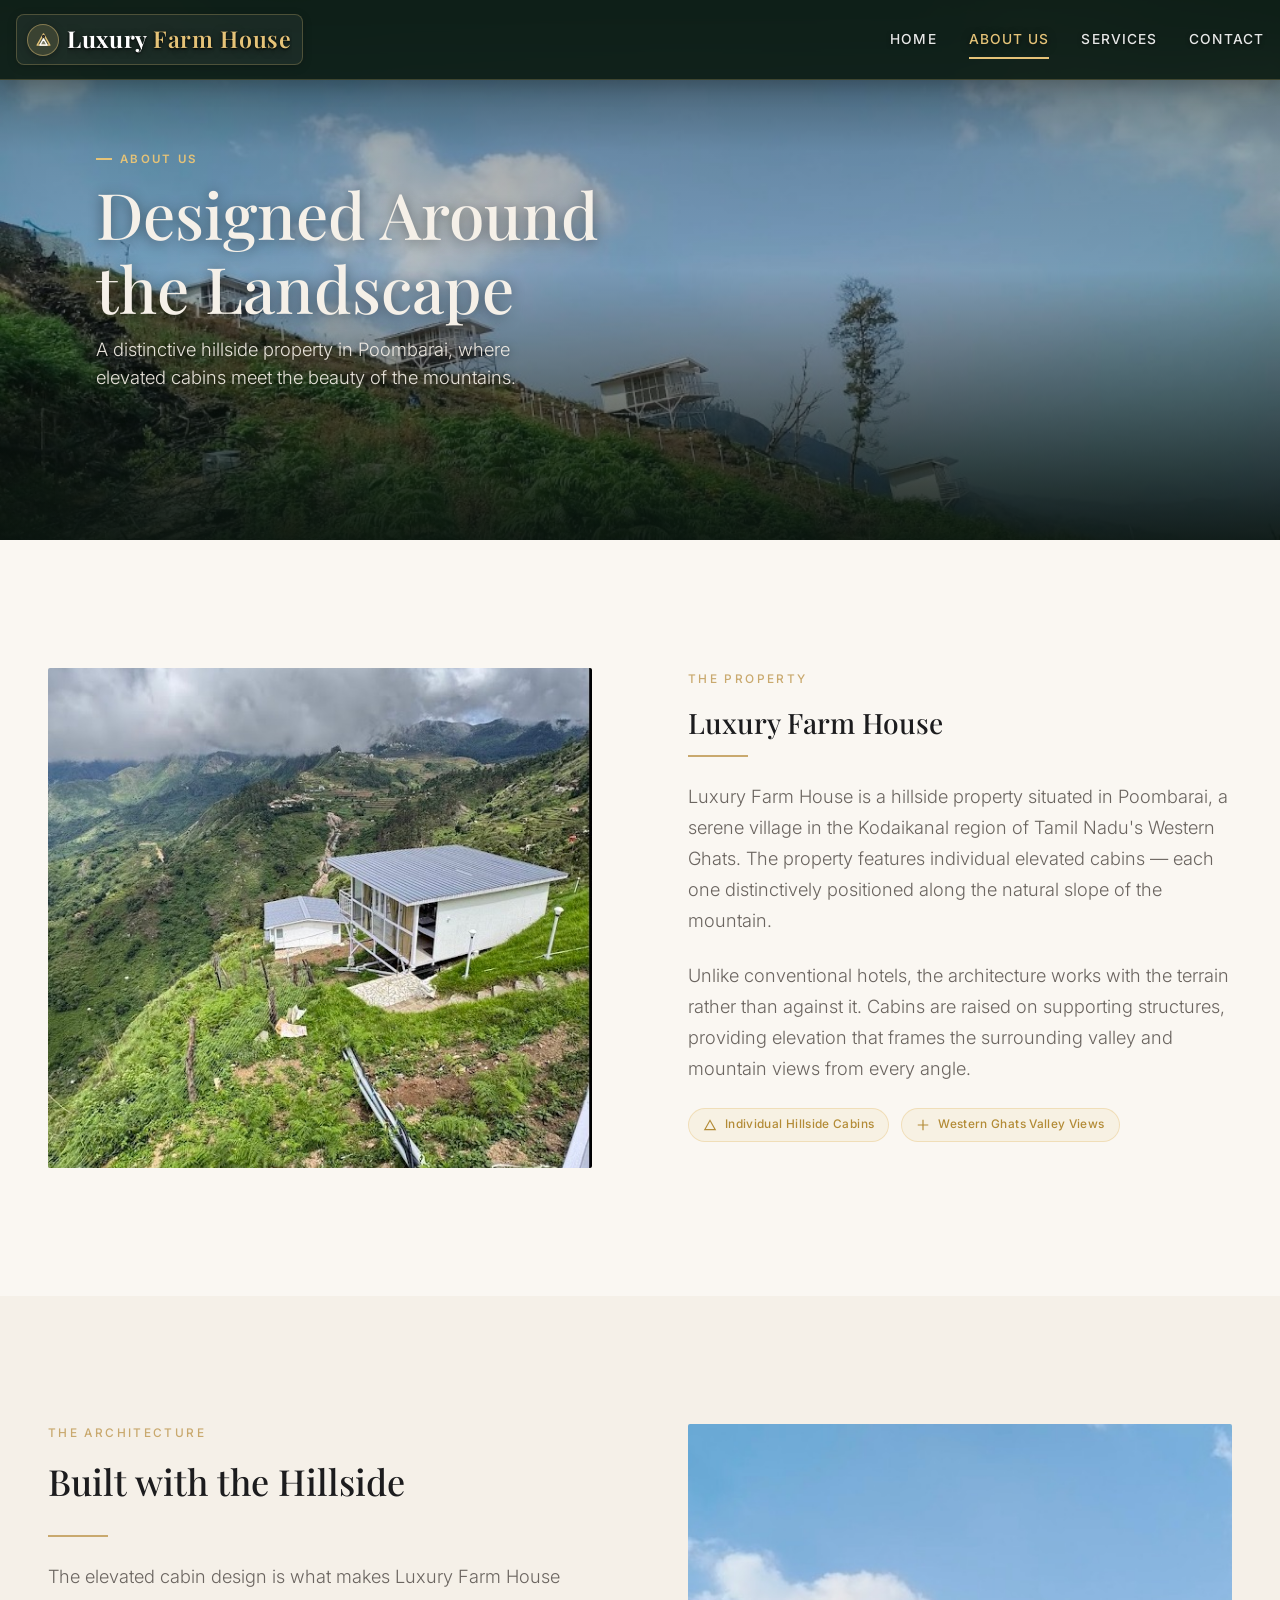
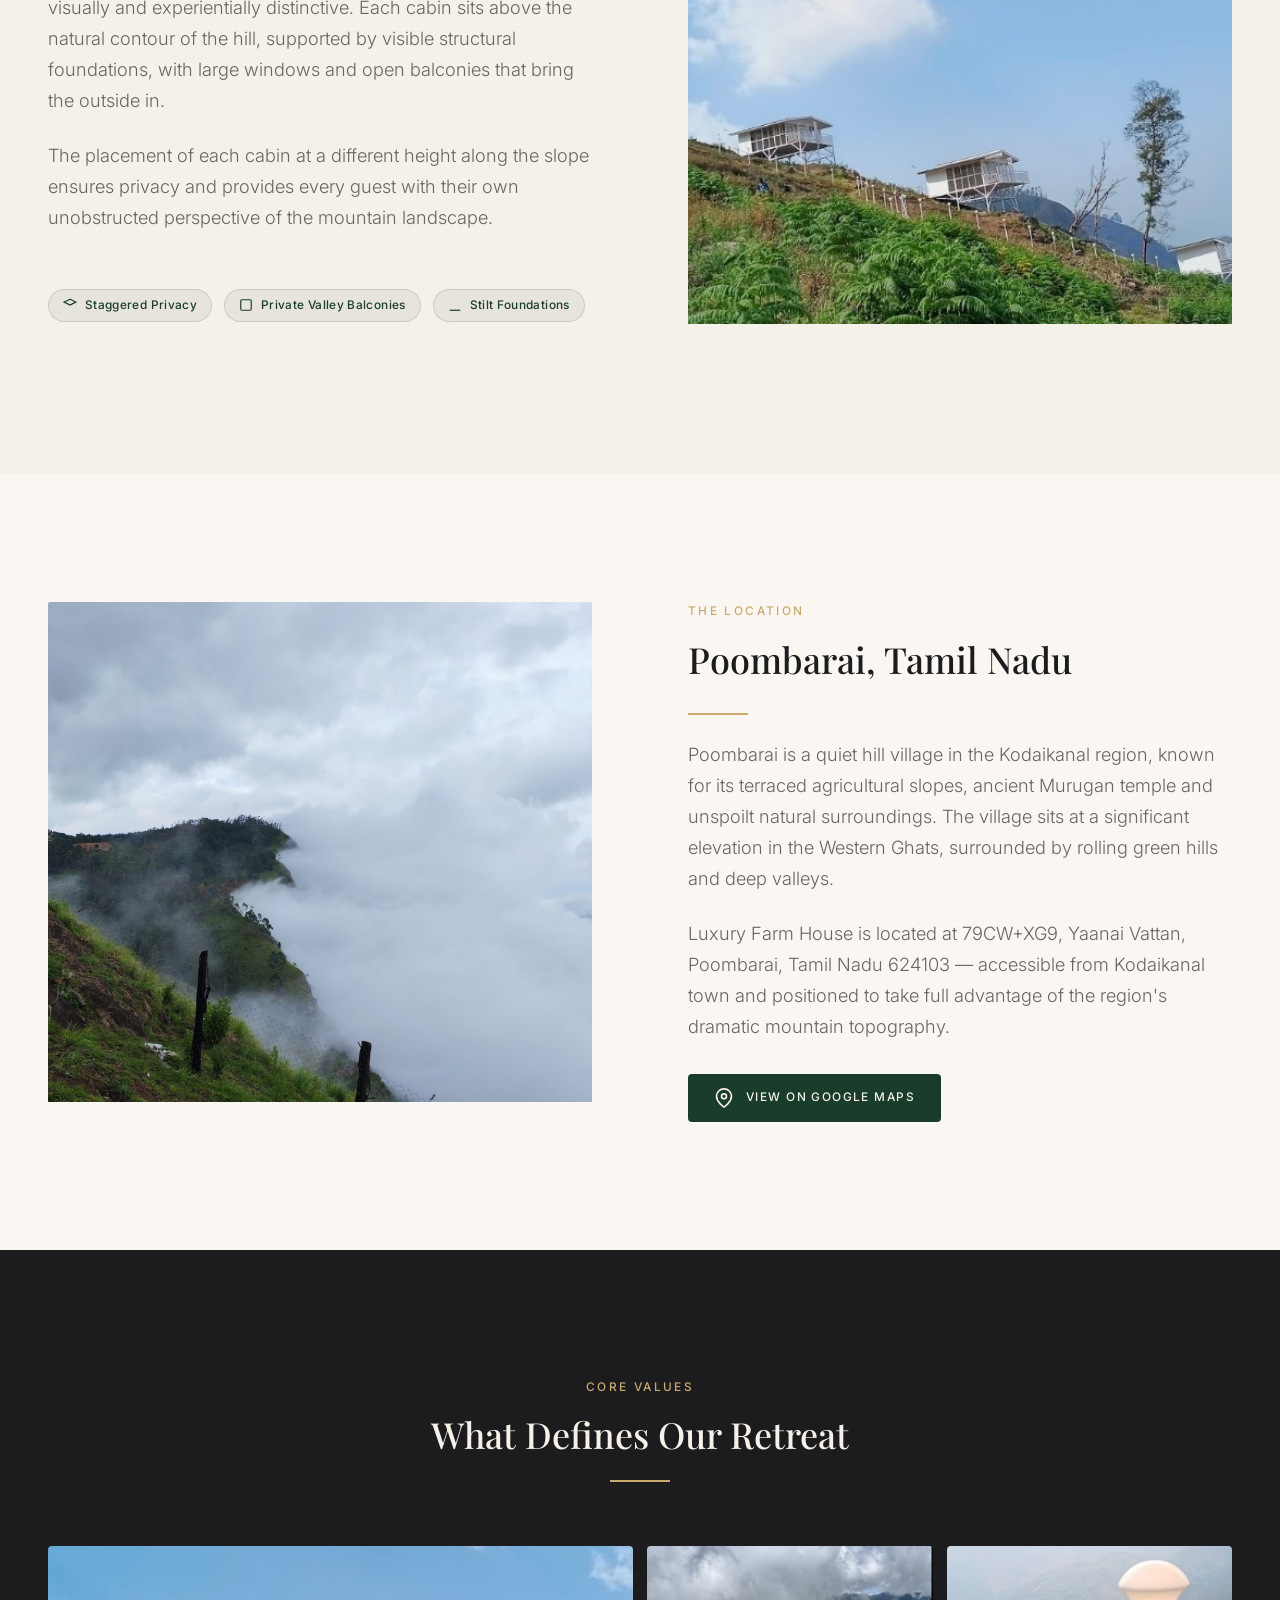
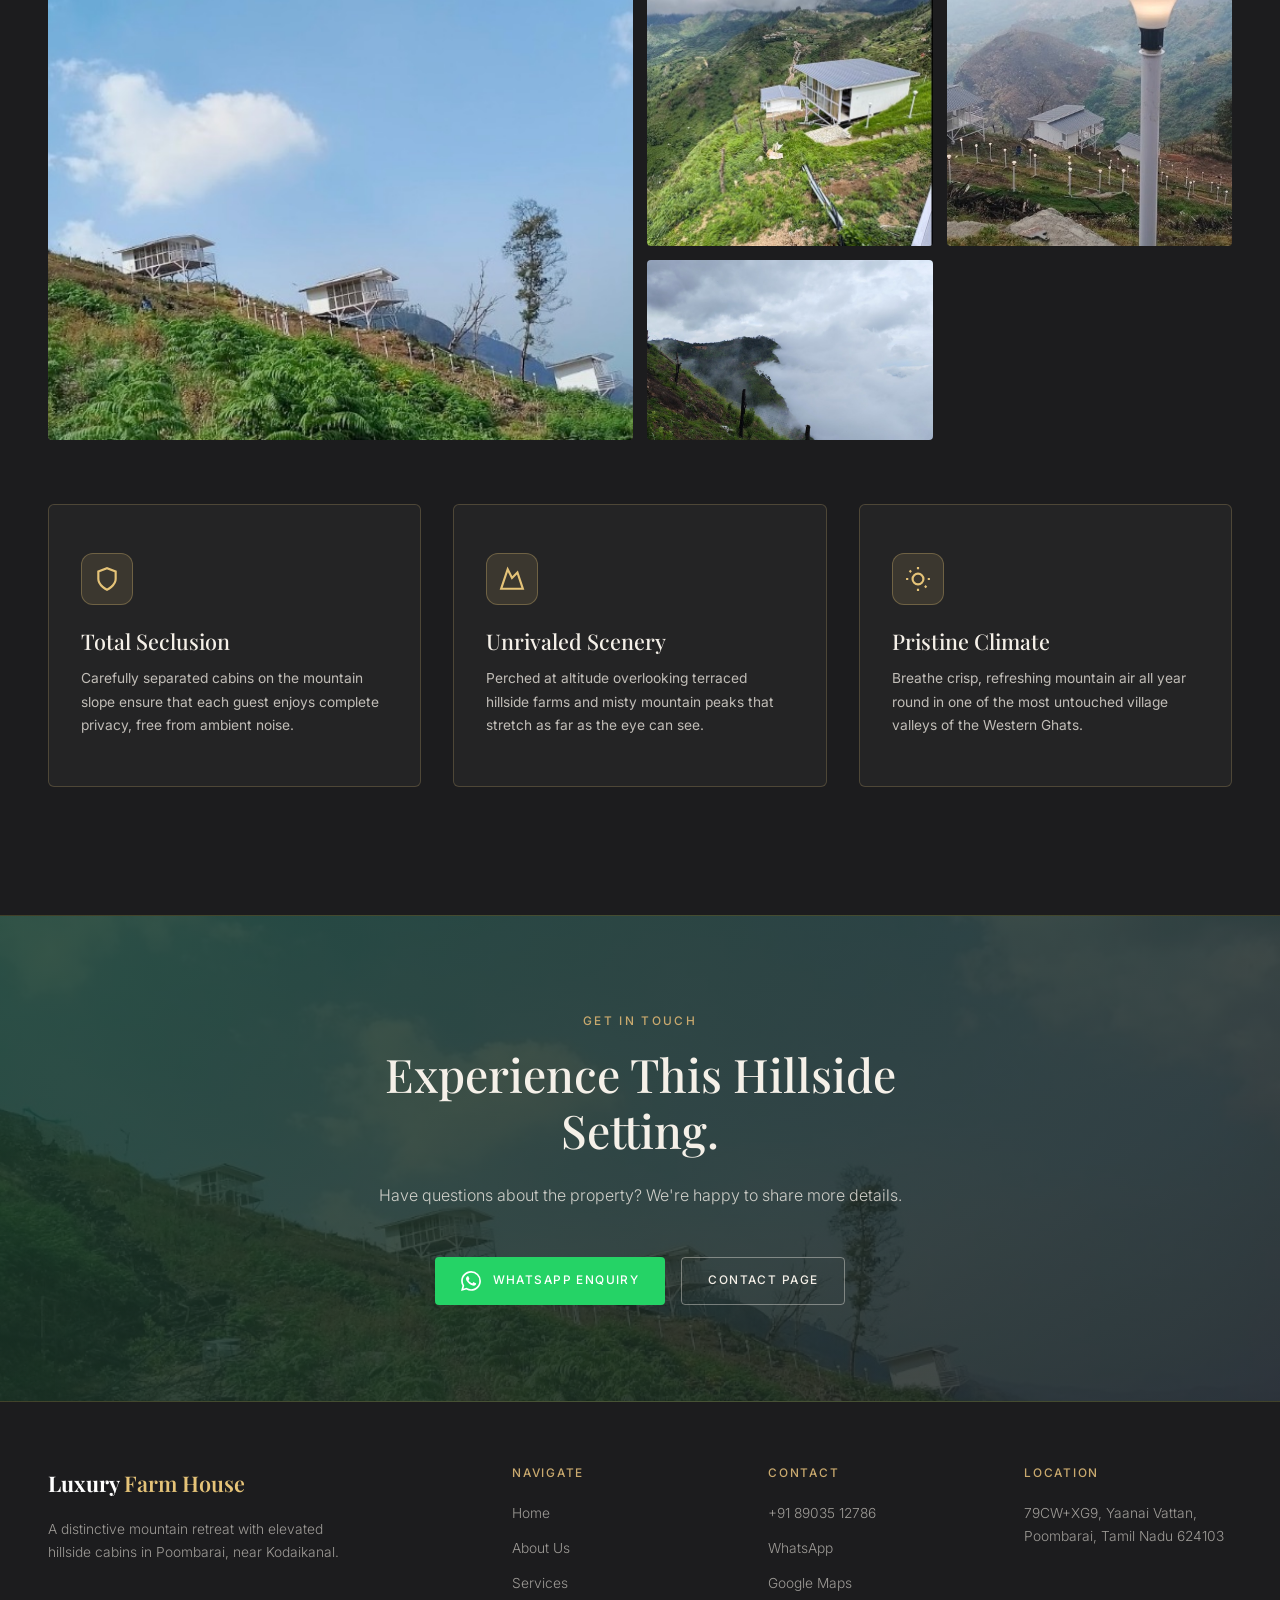
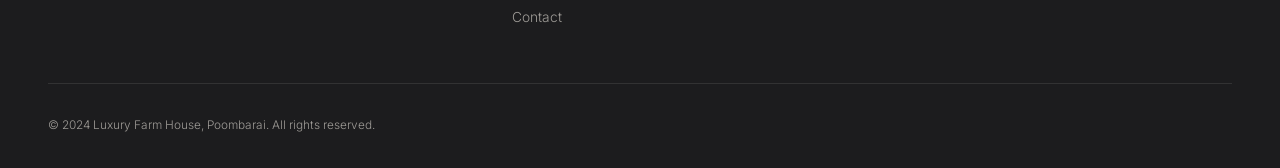
==== commit a981f2e1: "hiiiiiiiiiii" ====
--- a/about.html
+++ b/about.html
@@ -62,7 +62,7 @@
     <div class="hero__overlay"></div>
     <div class="hero__content">
       <p class="hero__label">About Us</p>
-      <h1 class="hero__title">Designed Around<br>the Landscape</h1>
+      <h1 class="hero__title">Designed Around<br class="hero__br-desktop"> the Landscape</h1>
       <p class="hero__subtitle">A distinctive hillside property in Poombarai, where elevated cabins meet the beauty of the mountains.</p>
     </div>
   </section>
--- a/styles.css
+++ b/styles.css
@@ -617,19 +617,19 @@
   align-items: flex-end;
   justify-content: flex-start;
   overflow: hidden;
-  padding: calc(var(--header-height) + 2rem) var(--space-md) var(--space-2xl);
+  padding: calc(var(--header-height) + 1.25rem) var(--space-md) calc(var(--space-2xl) + 0.75rem);
 }
 
 .hero--medium {
   min-height: 60vh;
   min-height: 60dvh;
-  min-height: clamp(480px, 60dvh, 700px);
+  min-height: clamp(440px, 60dvh, 680px);
 }
 
 .hero--small {
   min-height: 48vh;
   min-height: 48dvh;
-  min-height: clamp(380px, 48dvh, 520px);
+  min-height: clamp(360px, 48dvh, 500px);
 }
 
 .hero__image {
@@ -638,7 +638,18 @@
   width: 100%;
   height: 100%;
   object-fit: cover;
-  object-position: center;
+  object-position: 33% 68%;
+  transform: scale(1.36);
+  transform-origin: 33% 70%;
+  transition: transform 0.6s ease;
+}
+
+@media (min-width: 769px) {
+  .hero__image {
+    object-position: center;
+    transform: none;
+    transform-origin: center;
+  }
 }
 
 .hero__overlay {
@@ -646,12 +657,26 @@
   inset: 0;
   background: linear-gradient(
     180deg,
-    rgba(10, 20, 15, 0.7) 0%,
-    rgba(10, 20, 15, 0.25) 28%,
-    rgba(10, 20, 15, 0.2) 50%,
-    rgba(10, 20, 15, 0.55) 75%,
-    rgba(10, 20, 15, 0.92) 100%
+    rgba(10, 22, 16, 0.65) 0%,
+    rgba(10, 22, 16, 0.22) 18%,
+    rgba(10, 22, 16, 0.12) 36%,
+    rgba(10, 22, 16, 0.62) 56%,
+    rgba(10, 22, 16, 0.90) 76%,
+    rgba(10, 22, 16, 0.98) 100%
   );
+}
+
+@media (min-width: 769px) {
+  .hero__overlay {
+    background: linear-gradient(
+      180deg,
+      rgba(10, 20, 15, 0.72) 0%,
+      rgba(10, 20, 15, 0.28) 28%,
+      rgba(10, 20, 15, 0.20) 50%,
+      rgba(10, 20, 15, 0.55) 75%,
+      rgba(10, 20, 15, 0.92) 100%
+    );
+  }
 }
 
 .hero__content {
@@ -663,36 +688,59 @@
 
 .hero__label {
   font-family: var(--font-sans);
-  font-size: var(--text-xs);
-  font-weight: 500;
+  font-size: 0.72rem;
+  font-weight: 600;
   letter-spacing: 0.2em;
   text-transform: uppercase;
-  color: var(--champagne);
-  margin-bottom: var(--space-md);
+  color: #E5C378;
+  margin-bottom: 0.55rem;
+  display: inline-flex;
+  align-items: center;
+  gap: 8px;
   opacity: 0;
   animation: fadeUp 0.8s ease 0.3s forwards;
 }
 
+.hero__label::before {
+  content: "";
+  display: inline-block;
+  width: 16px;
+  height: 1.5px;
+  background: #E5C378;
+}
+
 .hero__title {
   font-family: var(--font-serif);
-  font-size: var(--text-5xl);
+  font-size: clamp(2rem, 7.6vw, 4rem);
   font-weight: 500;
   color: var(--ivory);
   line-height: 1.15;
-  margin-bottom: var(--space-md);
+  margin-bottom: 0.65rem;
   word-break: break-word;
+  text-shadow: 0 2px 14px rgba(0, 0, 0, 0.45);
   opacity: 0;
   animation: fadeUp 0.8s ease 0.5s forwards;
 }
 
+.hero__br-desktop {
+  display: inline;
+}
+
+@media (max-width: 600px) {
+  .hero__br-desktop {
+    display: none;
+  }
+}
+
 .hero__subtitle {
   font-family: var(--font-sans);
-  font-size: var(--text-lg);
+  font-size: clamp(0.92rem, 3.6vw, 1.15rem);
   font-weight: 300;
-  color: rgba(245, 240, 232, 0.85);
-  line-height: 1.65;
-  max-width: 500px;
-  margin-bottom: var(--space-xl);
+  color: rgba(245, 240, 232, 0.92);
+  line-height: 1.55;
+  max-width: 480px;
+  margin-bottom: 1.25rem;
+  text-shadow: 0 1px 8px rgba(0, 0, 0, 0.5);
   opacity: 0;
   animation: fadeUp 0.8s ease 0.7s forwards;
 }
@@ -701,9 +749,38 @@
   display: flex;
   flex-direction: column;
   width: 100%;
-  gap: var(--space-sm);
+  gap: 10px;
   opacity: 0;
   animation: fadeUp 0.8s ease 0.9s forwards;
+}
+
+.hero__actions .btn {
+  width: 100%;
+  min-height: 48px;
+  font-size: 0.78rem;
+  letter-spacing: 0.12em;
+  font-weight: 600;
+  border-radius: 6px;
+}
+
+.hero__actions .btn--primary {
+  background-color: var(--champagne);
+  color: var(--charcoal);
+  box-shadow: 0 4px 20px rgba(201, 169, 110, 0.35);
+}
+
+.hero__actions .btn--outline {
+  background: rgba(10, 22, 16, 0.55);
+  border: 1px solid rgba(229, 195, 120, 0.45);
+  color: var(--ivory);
+  backdrop-filter: blur(12px);
+  -webkit-backdrop-filter: blur(12px);
+}
+
+.hero__actions .btn--outline:hover {
+  background: rgba(229, 195, 120, 0.2);
+  border-color: var(--champagne);
+  color: var(--ivory);
 }
 
 @media (min-width: 480px) {
@@ -716,6 +793,7 @@
 
   .hero__actions .btn {
     width: auto;
+    min-height: 48px;
   }
 }
 
@@ -1398,6 +1476,16 @@
   flex-direction: column;
   gap: 10px;
   z-index: 900;
+  opacity: 0;
+  pointer-events: none;
+  transform: translateY(16px);
+  transition: opacity 0.35s ease, transform 0.35s ease;
+}
+
+.floating-buttons.floating-buttons--visible {
+  opacity: 1;
+  pointer-events: auto;
+  transform: translateY(0);
 }
 
 .floating-btn {
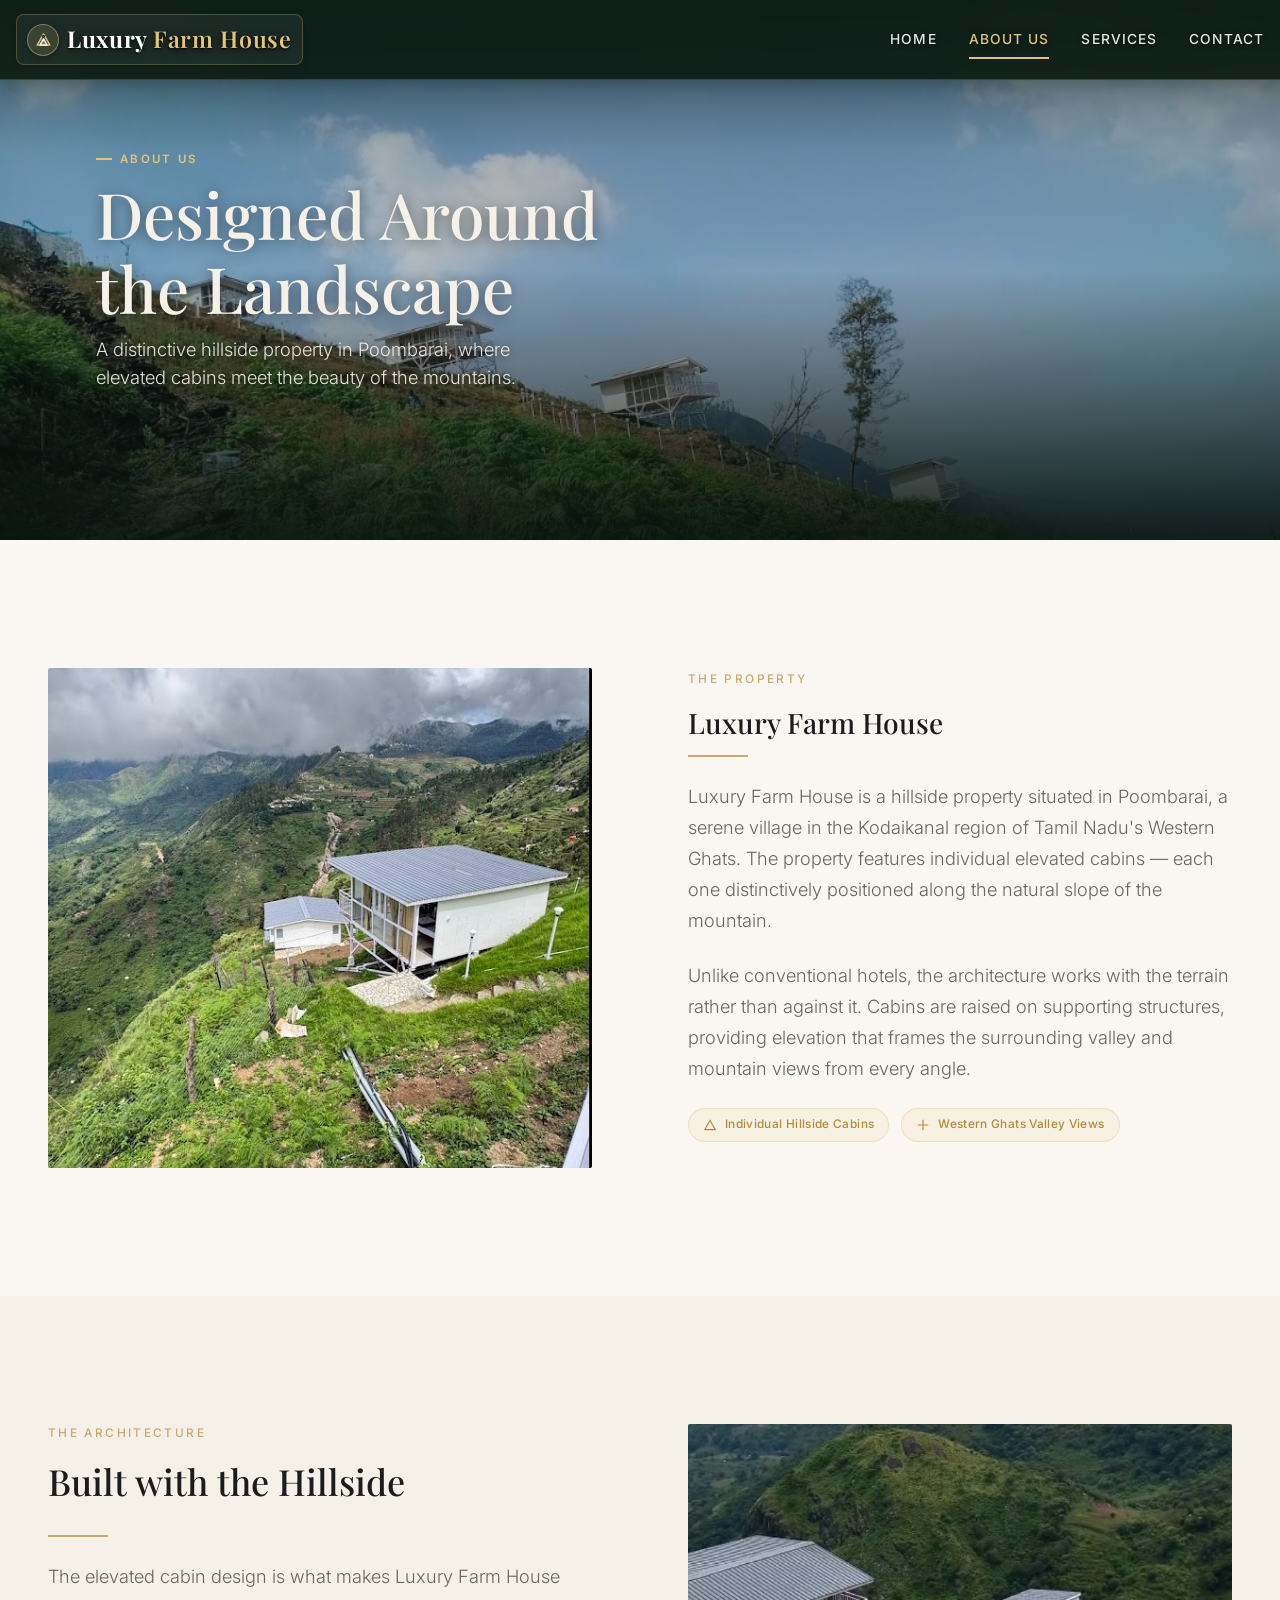
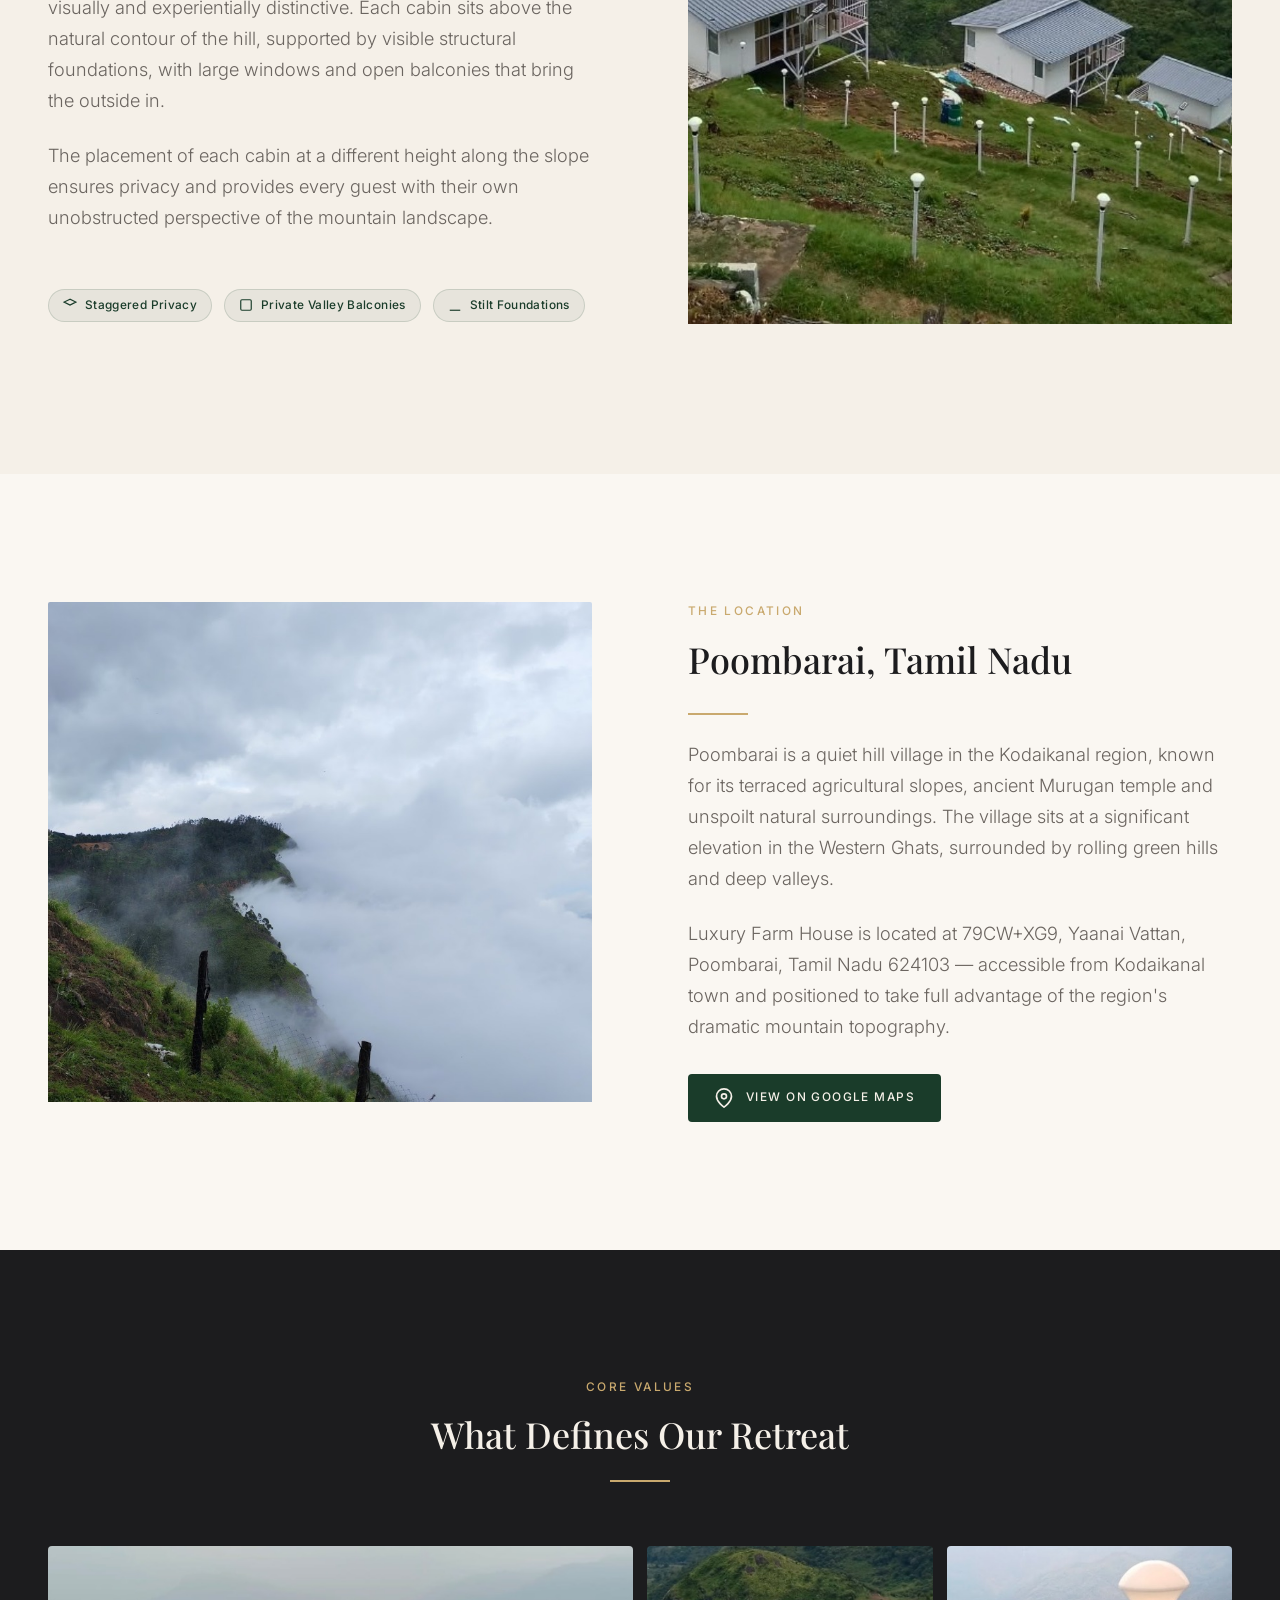
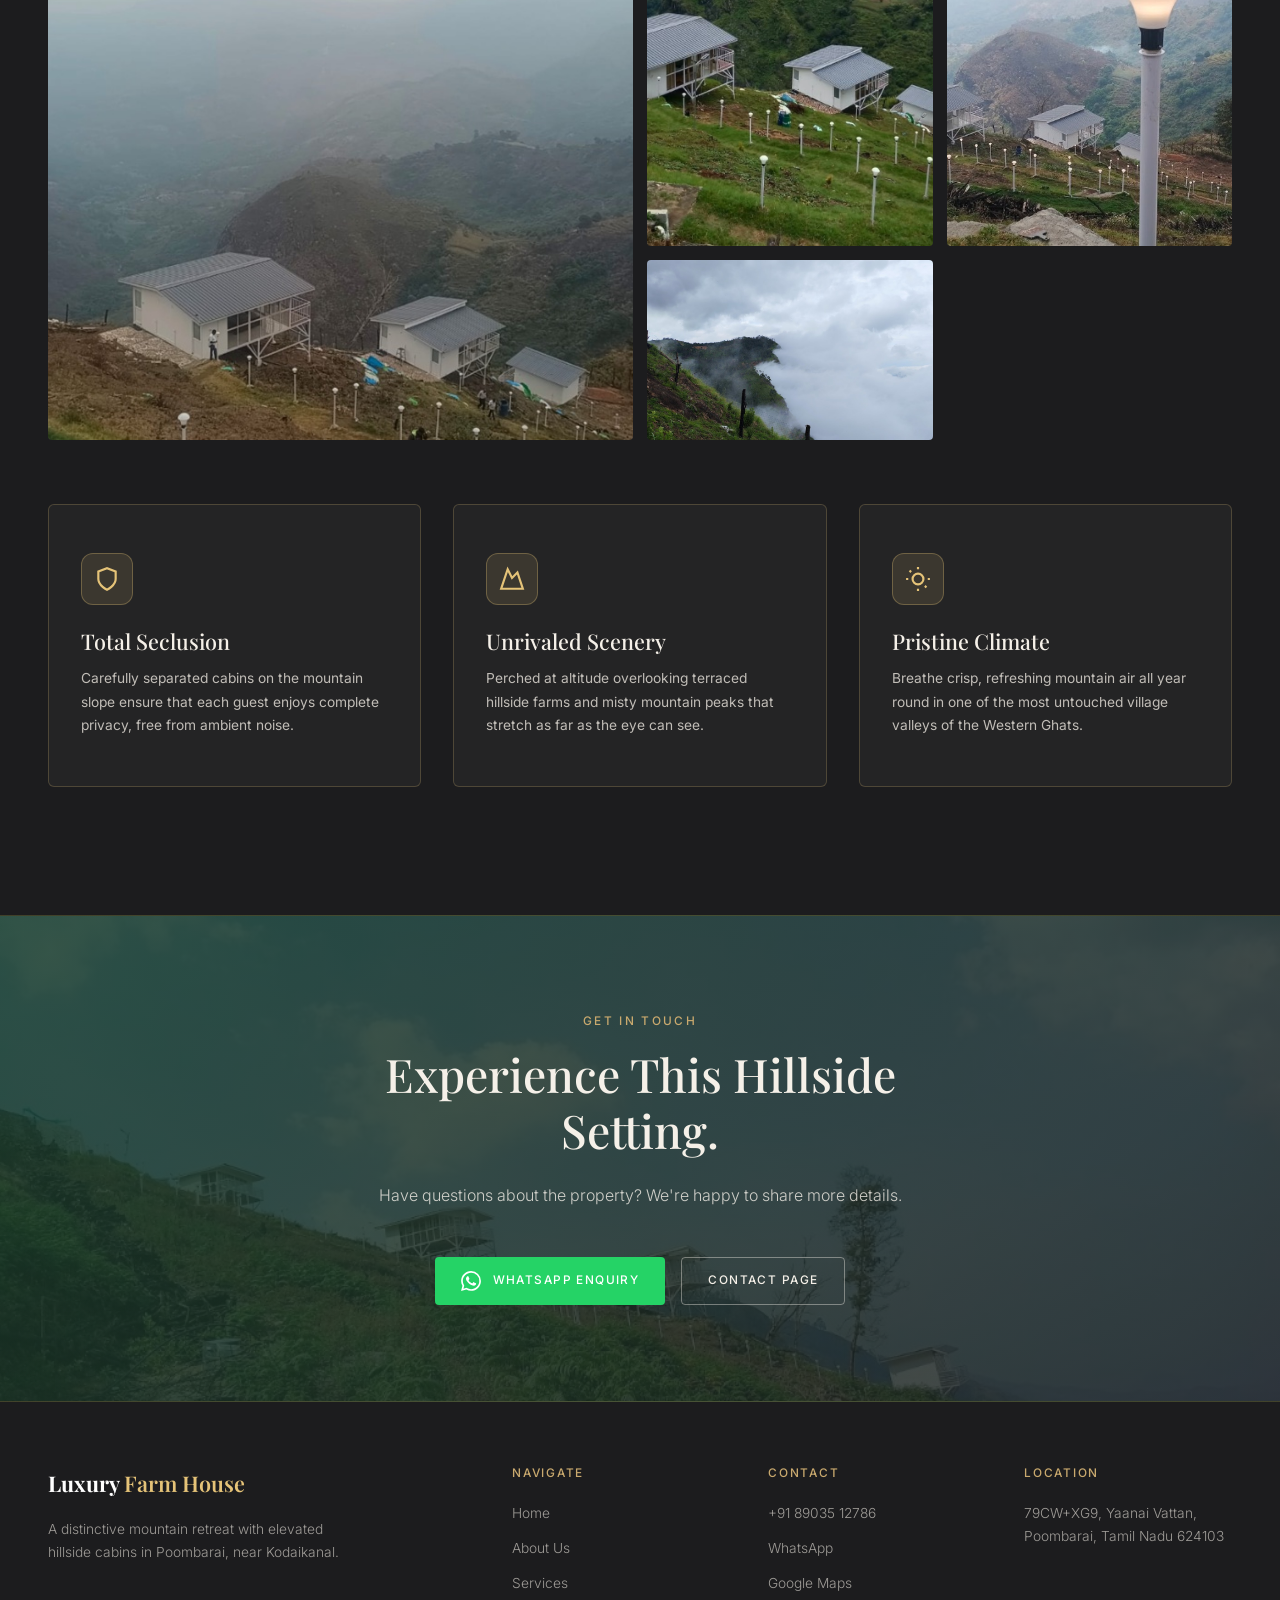
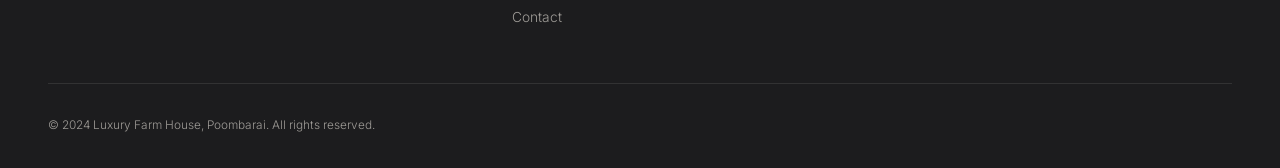
==== commit 8efaf461: "hiii" ====
--- a/about.html
+++ b/about.html
@@ -129,7 +129,7 @@
           </div>
         </div>
         <div class="about-story__image">
-          <img src="original-cabins-panoramic.jpg" alt="Panoramic view of hillside elevated cabins at Luxury Farm House" loading="lazy">
+          <img src="cabins-green-hillside.jpg" alt="Elevated cabins and foundations along the green hillside at Luxury Farm House" loading="lazy">
         </div>
       </div>
     </div>
@@ -175,10 +175,10 @@
       <!-- Real Resort Gallery -->
       <div class="gallery reveal" style="margin-bottom: var(--space-3xl);">
         <div class="gallery__item">
-          <img src="original-cabins-panoramic.jpg" alt="Panoramic view of hillside elevated cabins" loading="lazy">
-        </div>
-        <div class="gallery__item">
-          <img src="original-cabins-valley.jpg" alt="Elevated cabins overlooking the mountain valley" loading="lazy">
+          <img src="hero-misty-valley.jpg" alt="Atmospheric misty mountain valley view of Luxury Farm House" loading="lazy">
+        </div>
+        <div class="gallery__item">
+          <img src="cabins-green-hillside.jpg" alt="Lush hillside stilt cabins and illuminated pathway lamps" loading="lazy">
         </div>
         <div class="gallery__item">
           <img src="original-cabins-lamps.jpg" alt="Illuminated stone path and evening hillside view" loading="lazy">
--- a/styles.css
+++ b/styles.css
@@ -638,14 +638,35 @@
   width: 100%;
   height: 100%;
   object-fit: cover;
+  object-position: center;
+  transition: transform 0.6s ease;
+}
+
+/* Home page hero: Misty Valley View (hero-misty-valley.jpg) */
+#hero-home .hero__image {
+  object-position: 48% center;
+  transform: none;
+}
+
+@media (min-width: 769px) {
+  #hero-home .hero__image {
+    object-position: center 36%;
+  }
+}
+
+/* Inner pages hero (About, Services, Contact) */
+#hero-about .hero__image,
+#hero-services .hero__image,
+#hero-contact .hero__image {
   object-position: 33% 68%;
   transform: scale(1.36);
   transform-origin: 33% 70%;
-  transition: transform 0.6s ease;
 }
 
 @media (min-width: 769px) {
-  .hero__image {
+  #hero-about .hero__image,
+  #hero-services .hero__image,
+  #hero-contact .hero__image {
     object-position: center;
     transform: none;
     transform-origin: center;
@@ -657,11 +678,11 @@
   inset: 0;
   background: linear-gradient(
     180deg,
-    rgba(10, 22, 16, 0.65) 0%,
-    rgba(10, 22, 16, 0.22) 18%,
-    rgba(10, 22, 16, 0.12) 36%,
-    rgba(10, 22, 16, 0.62) 56%,
-    rgba(10, 22, 16, 0.90) 76%,
+    rgba(10, 22, 16, 0.55) 0%,
+    rgba(10, 22, 16, 0.12) 18%,
+    rgba(10, 22, 16, 0.06) 38%,
+    rgba(10, 22, 16, 0.45) 58%,
+    rgba(10, 22, 16, 0.85) 78%,
     rgba(10, 22, 16, 0.98) 100%
   );
 }
@@ -783,7 +804,7 @@
   color: var(--ivory);
 }
 
-@media (min-width: 480px) {
+@media (min-width: 580px) {
   .hero__actions {
     flex-direction: row;
     flex-wrap: wrap;
